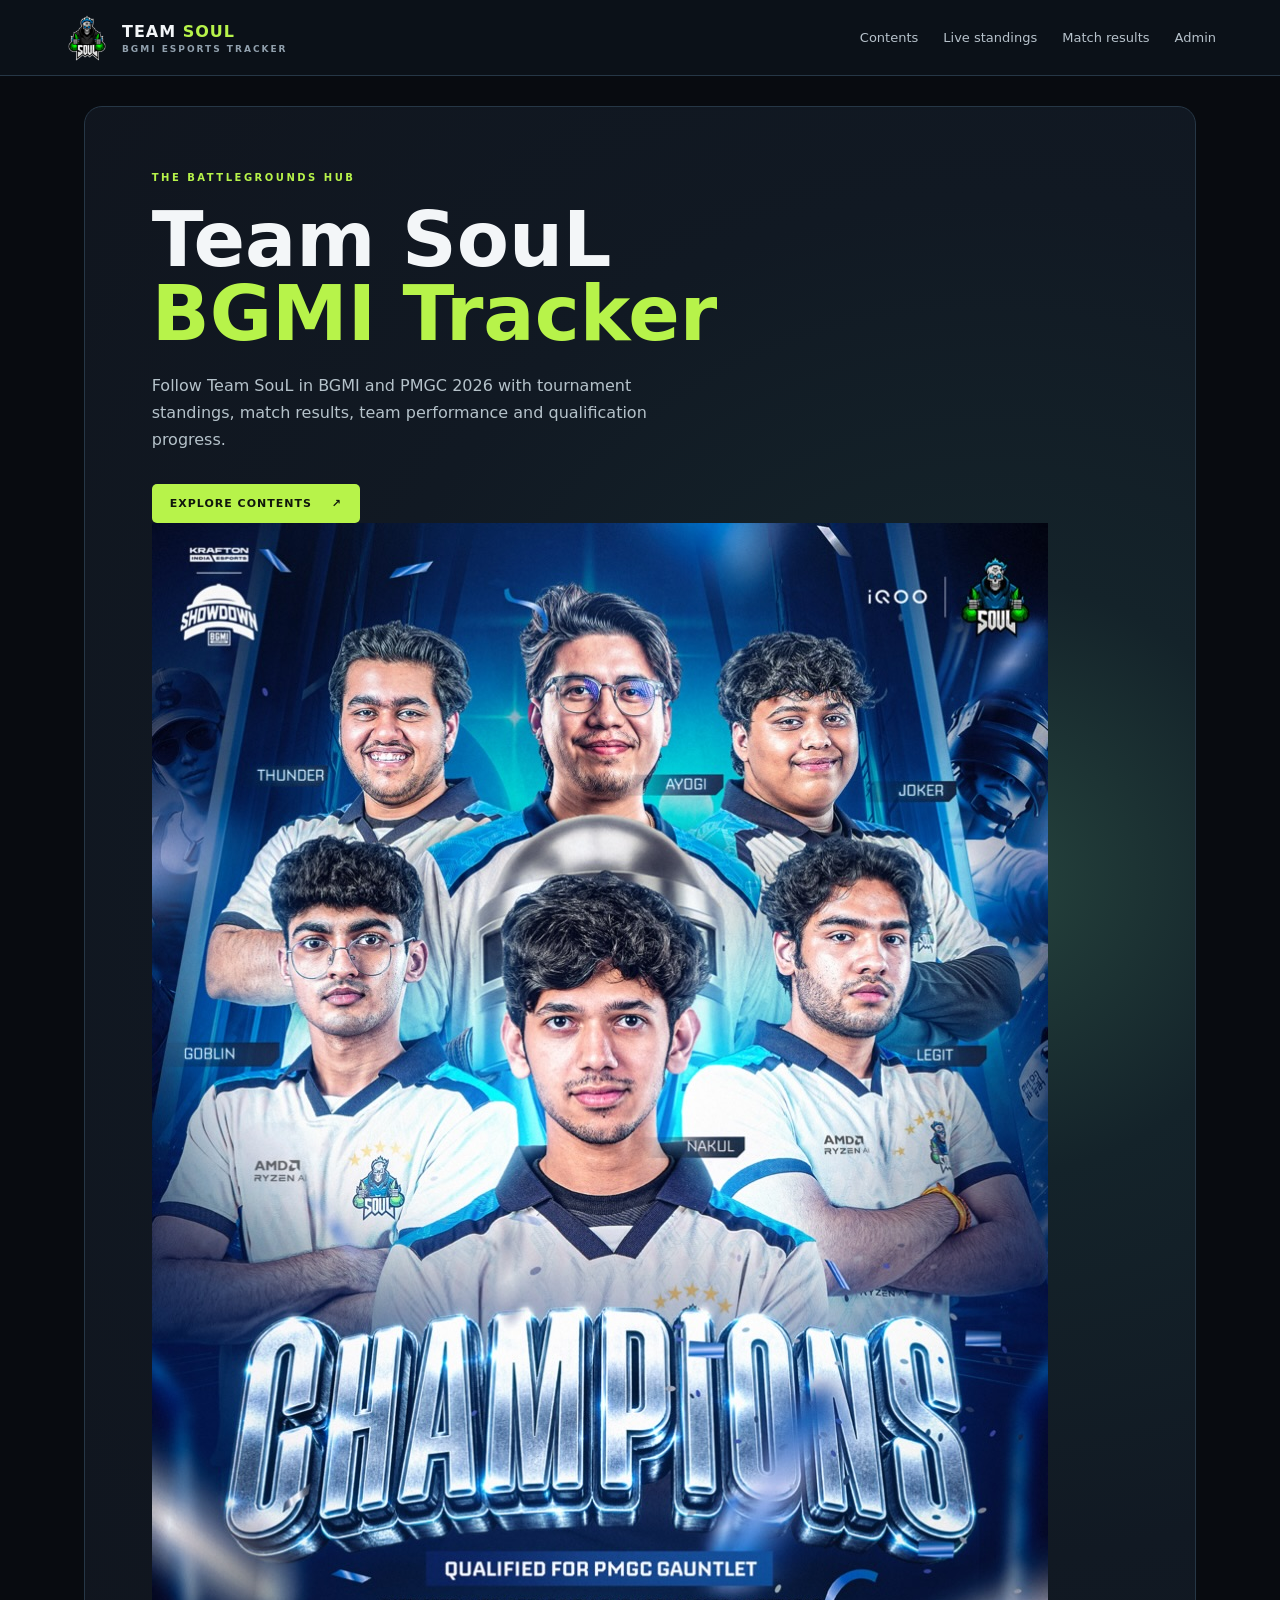
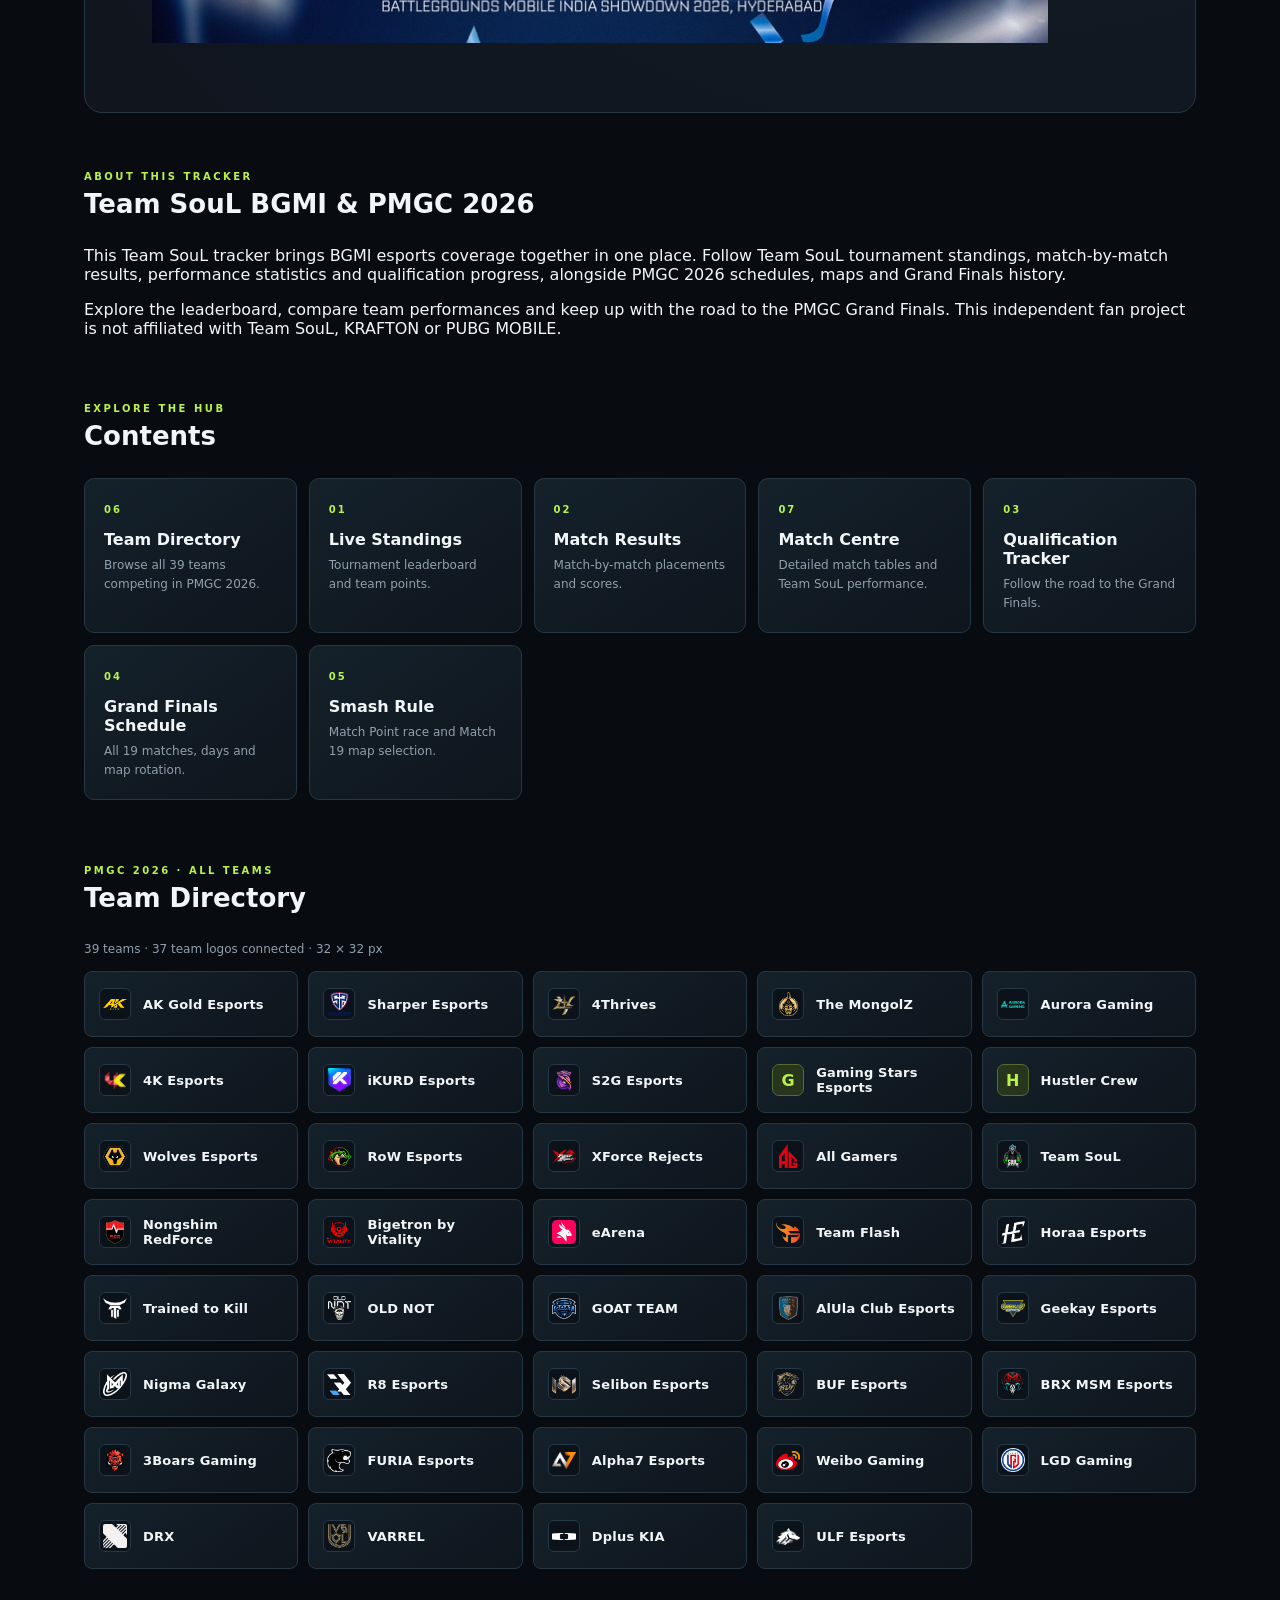
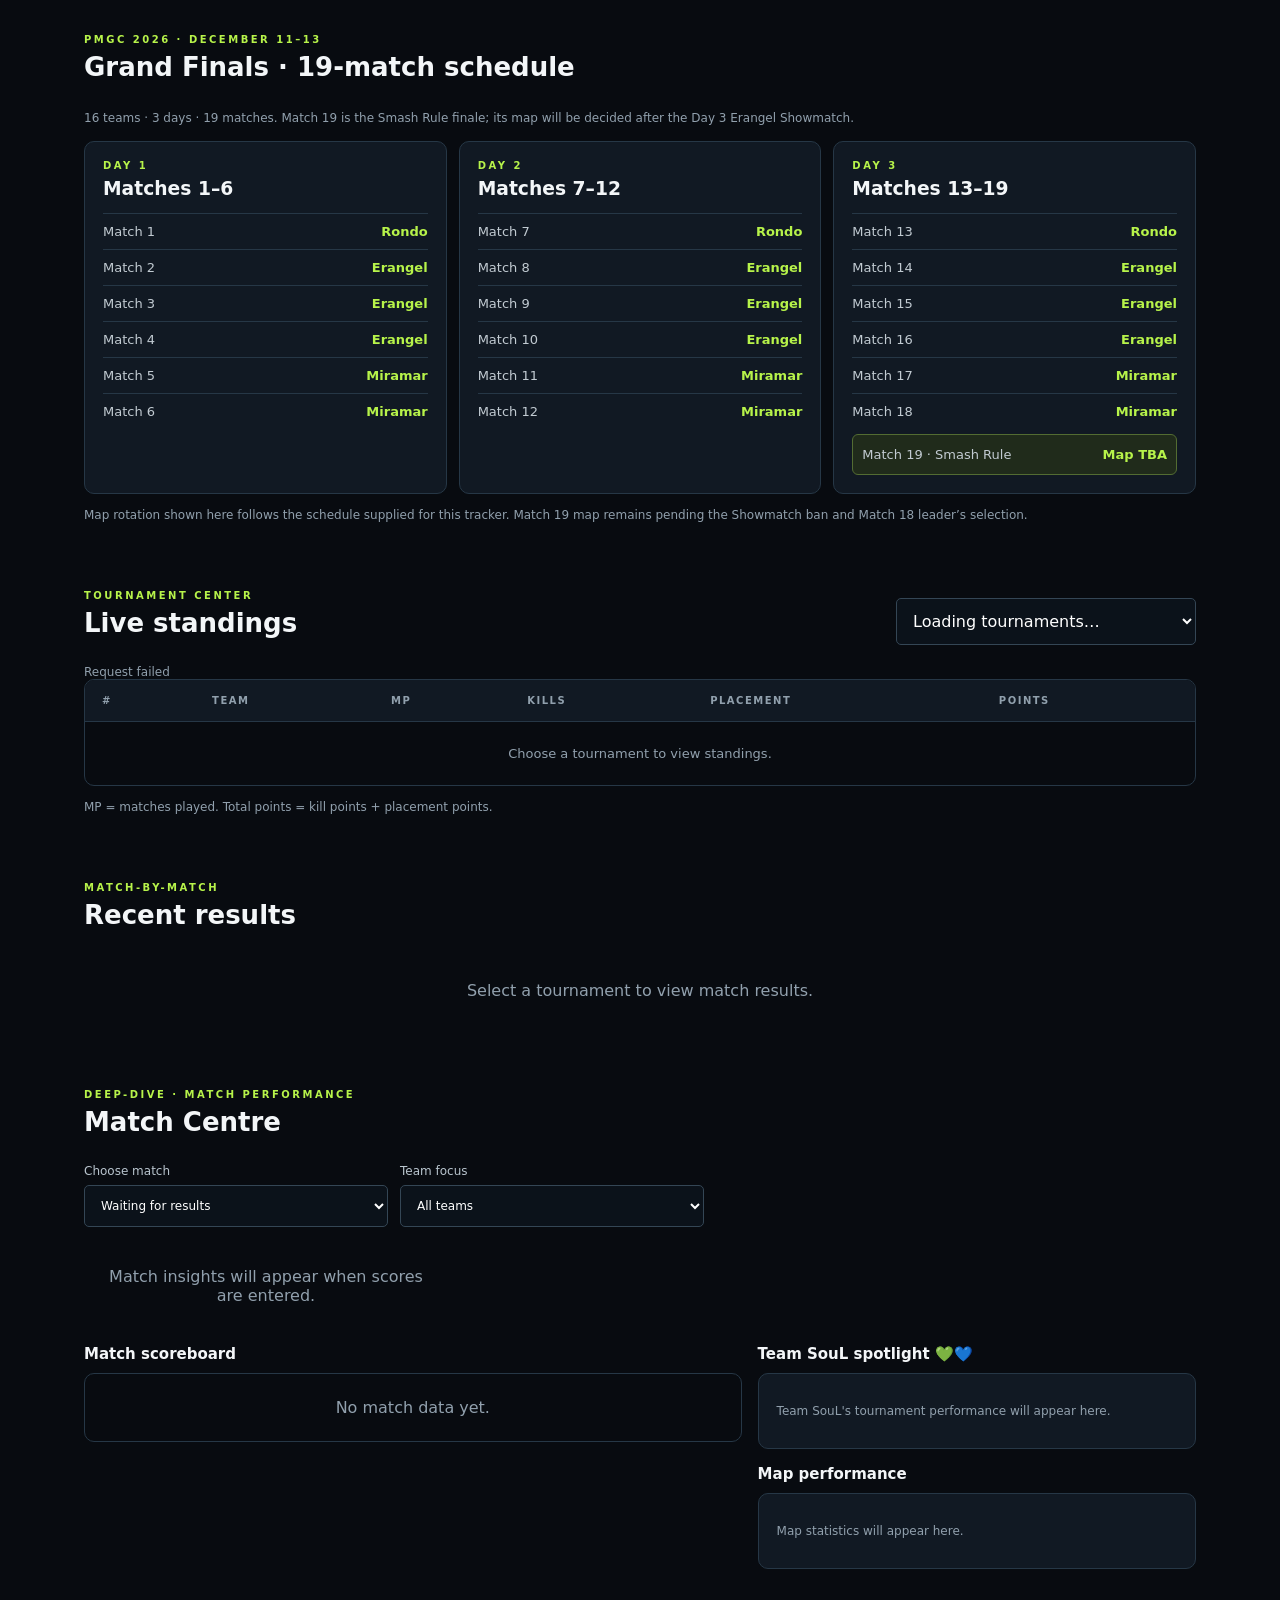
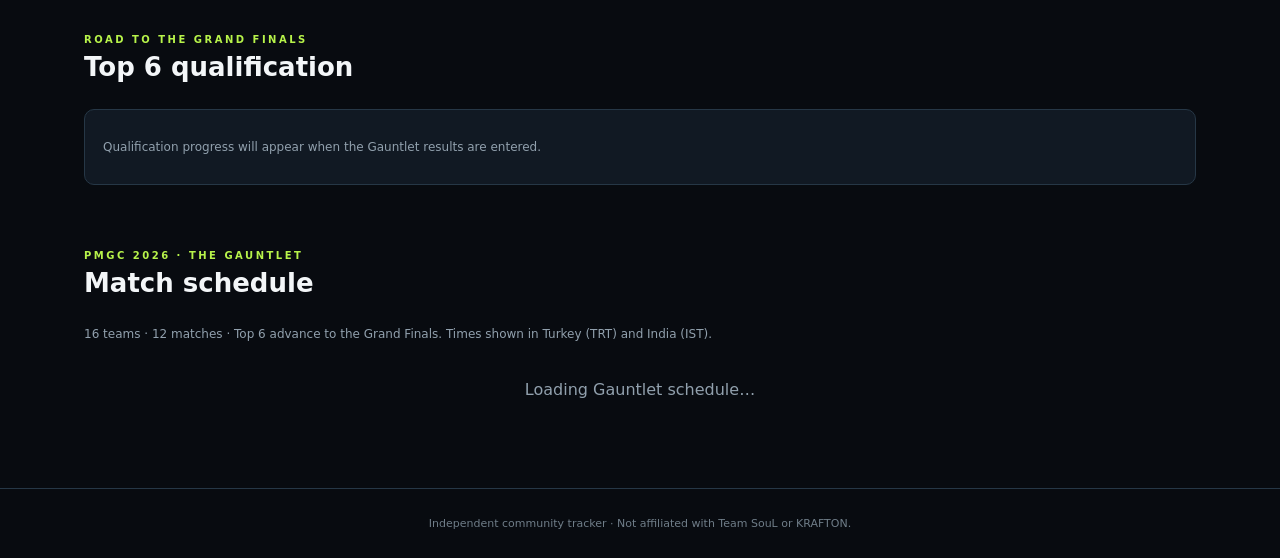
==== index.html @ 71f7d7d3 "Replace homepage S symbol with Team SouL players image" ====
<!DOCTYPE html>
<html lang="en">
<head>
    <meta name="google-site-verification" content="-RUjOukPhq6G6ECXCzVeH0UXuKKpkXeIYHb_OWz2JdE" />
<meta charset="UTF-8"><meta name="viewport" content="width=device-width,initial-scale=1">
<title>Team SouL BGMI Tracker | PMGC 2026 Standings &amp; Results</title>
<meta name="description" content="Follow Team SouL in BGMI and PMGC 2026. Track tournament standings, match results, qualification updates, team performance and Grand Finals history.">
<meta name="robots" content="index, follow, max-image-preview:large">
<link rel="canonical" href="https://team-soul-qzgq.onrender.com/">
<meta property="og:type" content="website">
<meta property="og:site_name" content="Team SouL">
<meta property="og:title" content="Team SouL BGMI Tracker | PMGC 2026">
<meta property="og:description" content="Follow Team SouL in BGMI and PMGC 2026 with standings, match results, qualification updates and tournament history.">
<meta property="og:url" content="https://team-soul-qzgq.onrender.com/">
<meta name="twitter:card" content="summary">
<script type="application/ld+json">
{
  "@context": "https://schema.org",
  "@type": "WebSite",
  "name": "Team SouL",
  "alternateName": "SouL",
  "url": "https://team-soul-qzgq.onrender.com/",
  "description": "Independent Team SouL BGMI esports tracker covering PMGC 2026 standings, matches and tournament history."
}
</script>
<link rel="stylesheet" href="/style.css">
</head>
<body>
<header class="top">
  <a class="brand" href="/"><img class="brand-logo" src="/static/images/teams/61px-Team_Soul_2019_allmode.png" alt="Team SouL logo"><span>TEAM <b>SOUL</b><small>BGMI ESPORTS TRACKER</small></span></a>
  <nav><a href="#contents">Contents</a><a href="#live">Live standings</a><a href="#matches">Match results</a><a href="/admin">Admin</a></nav>
</header>
<main>
  <section class="hero">
    <div class="eyebrow">THE BATTLEGROUNDS HUB</div>
    <h1>Team SouL<br><span>BGMI Tracker</span></h1>
    <p>Follow Team SouL in BGMI and PMGC 2026 with tournament standings, match results, team performance and qualification progress.</p>
    <a class="primary-link" href="#contents">EXPLORE CONTENTS <span>↗</span></a>
    <img class="hero-player-image" src="/static/images/teams/soul-players-group.jpg" alt="Team SouL BGMI players group">
  </section>

  <section class="section" id="about-team-soul">
    <div class="section-head"><div><div class="eyebrow">ABOUT THIS TRACKER</div><h2>Team SouL BGMI &amp; PMGC 2026</h2></div></div>
    <p>This Team SouL tracker brings BGMI esports coverage together in one place. Follow Team SouL tournament standings, match-by-match results, performance statistics and qualification progress, alongside PMGC 2026 schedules, maps and Grand Finals history.</p>
    <p>Explore the leaderboard, compare team performances and keep up with the road to the PMGC Grand Finals. This independent fan project is not affiliated with Team SouL, KRAFTON or PUBG MOBILE.</p>
  </section>

  <section class="section" id="contents">
    <div class="section-head"><div><div class="eyebrow">EXPLORE THE HUB</div><h2>Contents</h2></div></div>
    <div class="contents-grid">
      <a class="contents-card" href="#team-directory"><span>06</span><h3>Team Directory</h3><p>Browse all 39 teams competing in PMGC 2026.</p></a>
      <a class="contents-card" href="#live"><span>01</span><h3>Live Standings</h3><p>Tournament leaderboard and team points.</p></a>
      <a class="contents-card" href="#matches"><span>02</span><h3>Match Results</h3><p>Match-by-match placements and scores.</p></a>
      <a class="contents-card" href="#match-centre"><span>07</span><h3>Match Centre</h3><p>Detailed match tables and Team SouL performance.</p></a>
      <a class="contents-card" href="#qualification"><span>03</span><h3>Qualification Tracker</h3><p>Follow the road to the Grand Finals.</p></a>
      <a class="contents-card" href="#grand-finals-schedule"><span>04</span><h3>Grand Finals Schedule</h3><p>All 19 matches, days and map rotation.</p></a>
      <a class="contents-card" href="#smashRule"><span>05</span><h3>Smash Rule</h3><p>Match Point race and Match 19 map selection.</p></a>
    </div>
  </section>

  <section class="section" id="team-directory">
    <div class="section-head"><div><div class="eyebrow">PMGC 2026 · ALL TEAMS</div><h2>Team Directory</h2></div></div>
    <p id="teamDirectoryMeta" class="note">Loading the PMGC 2026 team list…</p>
    <div id="teamDirectoryGrid" class="team-directory-grid"><div class="empty">Loading teams…</div></div>
  </section>

  <section class="section" id="grand-finals-schedule">
    <div class="section-head"><div><div class="eyebrow">PMGC 2026 · DECEMBER 11–13</div><h2>Grand Finals · 19-match schedule</h2></div></div>
    <p class="note">16 teams · 3 days · 19 matches. Match 19 is the Smash Rule finale; its map will be decided after the Day 3 Erangel Showmatch.</p>
    <div class="finals-days">
      <article class="result-card finals-day"><div class="eyebrow">DAY 1</div><h3>Matches 1–6</h3><div class="finals-match"><span>Match 1</span><strong>Rondo</strong></div><div class="finals-match"><span>Match 2</span><strong>Erangel</strong></div><div class="finals-match"><span>Match 3</span><strong>Erangel</strong></div><div class="finals-match"><span>Match 4</span><strong>Erangel</strong></div><div class="finals-match"><span>Match 5</span><strong>Miramar</strong></div><div class="finals-match"><span>Match 6</span><strong>Miramar</strong></div></article>
      <article class="result-card finals-day"><div class="eyebrow">DAY 2</div><h3>Matches 7–12</h3><div class="finals-match"><span>Match 7</span><strong>Rondo</strong></div><div class="finals-match"><span>Match 8</span><strong>Erangel</strong></div><div class="finals-match"><span>Match 9</span><strong>Erangel</strong></div><div class="finals-match"><span>Match 10</span><strong>Erangel</strong></div><div class="finals-match"><span>Match 11</span><strong>Miramar</strong></div><div class="finals-match"><span>Match 12</span><strong>Miramar</strong></div></article>
      <article class="result-card finals-day"><div class="eyebrow">DAY 3</div><h3>Matches 13–19</h3><div class="finals-match"><span>Match 13</span><strong>Rondo</strong></div><div class="finals-match"><span>Match 14</span><strong>Erangel</strong></div><div class="finals-match"><span>Match 15</span><strong>Erangel</strong></div><div class="finals-match"><span>Match 16</span><strong>Erangel</strong></div><div class="finals-match"><span>Match 17</span><strong>Miramar</strong></div><div class="finals-match"><span>Match 18</span><strong>Miramar</strong></div><div class="finals-match finals-smash"><span>Match 19 · Smash Rule</span><strong>Map TBA</strong></div></article>
    </div>
    <p class="note">Map rotation shown here follows the schedule supplied for this tracker. Match 19 map remains pending the Showmatch ban and Match 18 leader’s selection.</p>
  </section>

  <section class="section" id="live">
    <div class="section-head"><div><div class="eyebrow">TOURNAMENT CENTER</div><h2>Live standings</h2></div><select id="tournamentSelect" aria-label="Select tournament"><option value="">Loading tournaments…</option></select></div>
    <div id="tournamentMeta" class="muted"></div>
    <div class="table-wrap"><table><thead><tr><th>#</th><th>TEAM</th><th>MP</th><th>KILLS</th><th>PLACEMENT</th><th>POINTS</th></tr></thead><tbody id="standings"><tr><td colspan="6" class="empty">Choose a tournament to view standings.</td></tr></tbody></table></div>
    <p class="note">MP = matches played. Total points = kill points + placement points.</p>
  </section>
  <section class="section" id="matches">
    <div class="section-head"><div><div class="eyebrow">MATCH-BY-MATCH</div><h2>Recent results</h2></div></div>
    <div id="results" class="results-grid"><div class="empty">Select a tournament to view match results.</div></div>
  </section>
  <section class="section" id="match-centre">
    <div class="section-head"><div><div class="eyebrow">DEEP-DIVE · MATCH PERFORMANCE</div><h2>Match Centre</h2></div><a id="grandFinalsHistoryJump" class="history-jump" href="/grand-finals-history" style="display:none">GRAND FINALS HISTORY ↓</a></div>
    <div class="match-centre-controls">
      <label>Choose match<select id="matchCentreMatch"><option value="">Waiting for results</option></select></label>
      <label>Team focus<select id="matchCentreTeam"><option value="ALL">All teams</option><option value="Team SouL">Team SouL</option></select></label>
    </div>
    <div id="matchCentreSummary" class="match-centre-summary"><div class="empty">Match insights will appear when scores are entered.</div></div>
    <div class="match-centre-layout">
      <div><h3 class="match-centre-subtitle">Match scoreboard</h3><div id="matchCentreTable" class="table-wrap"><div class="empty">No match data yet.</div></div></div>
      <div class="match-centre-side">
        <div><h3 class="match-centre-subtitle">Team SouL spotlight 💚💙</h3><div id="matchCentreSoul" class="result-card"><p class="muted">Team SouL's tournament performance will appear here.</p></div></div>
        <div><h3 class="match-centre-subtitle">Map performance</h3><div id="matchCentreMapStats" class="result-card"><p class="muted">Map statistics will appear here.</p></div></div>
      </div>
    </div>
  </section>
  <section class="section" id="qualification">
    <div class="section-head"><div><div class="eyebrow">ROAD TO THE GRAND FINALS</div><h2>Top 6 qualification</h2></div></div>
    <div id="qualificationStatus" class="result-card"><p class="muted">Qualification progress will appear when the Gauntlet results are entered.</p></div>
    <div id="qualifiedTeams" class="results-grid"></div>
  </section>

  <section class="section" id="smashRule" style="display:none">
    <div class="section-head"><div><div class="eyebrow">ROAD TO THE PMGC TITLE</div><h2>Grand Finals Smash Rule</h2></div></div>
    <div id="smashStatus" class="result-card"><p class="muted">Smash Rule progress will appear after Grand Finals scores are entered.</p></div>
    <div id="smashEligible" class="results-grid"></div>
    <div class="section-head"><div><div class="eyebrow">DAY 3 · MATCH 19</div><h2>Erangel Showmatch & map selection</h2></div></div>
    <div id="smashMapSelection" class="result-card"><p class="muted">Match 19 map selection will unlock after Match 18.</p></div>
  </section>
  <section class="section" id="schedule">
    <div class="section-head"><div><div class="eyebrow">PMGC 2026 · THE GAUNTLET</div><h2>Match schedule</h2></div></div>
    <p class="note">16 teams · 12 matches · Top 6 advance to the Grand Finals. Times shown in Turkey (TRT) and India (IST).</p>
    <div id="scheduleGrid" class="results-grid"><div class="empty">Loading Gauntlet schedule…</div></div>
  </section>
</main>
<footer>Independent community tracker · Not affiliated with Team SouL or KRAFTON.</footer>
<script src="/script.js"></script>
</body></html>
---- style.css ----
:root{--bg:#080b10;--panel:#111923;--panel2:#17222d;--line:#263746;--text:#f3f6f8;--muted:#91a0ad;--lime:#b7f34a;--cyan:#55d6d0}*{box-sizing:border-box}body{margin:0;background:var(--bg);color:var(--text);font-family:Inter,ui-sans-serif,system-ui,Arial,sans-serif}a{color:inherit;text-decoration:none}.top{height:76px;padding:0 max(5vw,20px);display:flex;align-items:center;justify-content:space-between;border-bottom:1px solid var(--line);background:#0b1118}.brand{display:flex;align-items:center;gap:12px;font-weight:900;letter-spacing:1px}.brand small{display:block;color:var(--muted);font-size:9px;letter-spacing:2px;margin-top:3px}.brand b{color:var(--lime)}.brand-logo{display:block;width:46px;height:46px;object-fit:contain;flex:0 0 auto}nav{display:flex;gap:25px;color:#b7c2cb;font-size:13px}nav a:hover{color:var(--lime)}main{max-width:1160px;margin:auto;padding:0 24px}.hero{min-height:370px;padding:65px 6%;margin:30px 0 58px;background:radial-gradient(circle at 82% 48%,#25433d 0,#14232a 24%,#111923 55%,#10151e 100%);border:1px solid var(--line);border-radius:18px;position:relative;overflow:hidden}.eyebrow{color:var(--lime);font-size:10px;font-weight:800;letter-spacing:2.5px}.hero h1{font-size:clamp(42px,7vw,76px);line-height:.98;margin:20px 0}.hero h1 span{color:var(--lime)}.hero p{max-width:520px;color:#b5c2ca;line-height:1.7}.hero-orb{position:absolute;right:12%;top:48px;width:230px;height:230px;border:1px solid #78a99b66;border-radius:50%;display:grid;place-items:center;color:#b7f34a22;font-size:190px;font-weight:1000;box-shadow:0 0 80px #b7f34a16,inset 0 0 55px #b7f34a12}.primary-link,.button{display:inline-flex;align-items:center;justify-content:center;gap:20px;background:var(--lime);color:#10170c;border:0;border-radius:5px;padding:13px 18px;font-weight:900;font-size:11px;letter-spacing:1px;cursor:pointer;margin-top:14px}.section{margin:45px 0 65px}.section-head{display:flex;align-items:end;justify-content:space-between;gap:16px;margin-bottom:20px}.section h2,.panel h2{font-size:26px;margin:7px 0}.section-head select{max-width:300px}.table-wrap{overflow:auto;border:1px solid var(--line);border-radius:10px}table{width:100%;border-collapse:collapse;min-width:620px}th,td{text-align:left;padding:15px 17px;border-bottom:1px solid var(--line)}th{font-size:10px;color:var(--muted);letter-spacing:1.5px;background:#111923}td{font-size:13px}tbody tr:last-child td{border:0}tbody tr.highlight{background:#26351c}tbody tr.highlight td:nth-child(2){color:var(--lime);font-weight:900}.rank{color:var(--muted);font-variant-numeric:tabular-nums}.points{color:var(--lime);font-weight:900}.muted,.note{color:var(--muted);font-size:12px}.note{line-height:1.6}.results-grid{display:grid;grid-template-columns:repeat(auto-fit,minmax(230px,1fr));gap:12px}.result-card,.panel{background:var(--panel);border:1px solid var(--line);border-radius:10px;padding:18px}.result-card h3{margin:0 0 8px}.result-card strong{color:var(--lime)}footer{text-align:center;color:#6f7d88;border-top:1px solid var(--line);padding:28px;font-size:11px}.empty{color:var(--muted);padding:24px;text-align:center}.admin-main{padding-top:38px;padding-bottom:55px}.narrow{max-width:440px;margin:40px auto}.panel{margin-bottom:16px}.panel h1{font-size:32px;margin:8px 0 14px}.admin-grid{display:grid;grid-template-columns:repeat(2,minmax(0,1fr));gap:16px}.admin-grid .panel{margin:0}label{display:block;color:#b9c5ce;font-size:12px;margin:12px 0}input,select{display:block;width:100%;margin-top:7px;padding:12px;background:#0b121a;border:1px solid #344655;border-radius:5px;color:white;font:inherit;min-width:0}input:focus,select:focus{outline:1px solid var(--lime);border-color:var(--lime)}.button.secondary{background:#293743;color:#e7edf0}.two{display:grid;grid-template-columns:1fr 1fr;gap:12px}.message{font-size:12px;color:var(--lime);min-height:18px}.compact-list{display:grid;gap:8px;margin-top:12px}.compact-row{display:flex;align-items:center;justify-content:space-between;gap:10px;padding:10px;background:#0c141d;border:1px solid var(--line);border-radius:6px;font-size:12px}.compact-row button{background:#2a3944;color:white;border:0;border-radius:4px;padding:7px 9px;cursor:pointer}.compact-row .danger{background:#632d34}@media(max-width:700px){.top{height:auto;min-height:70px;align-items:flex-start;padding-top:14px;padding-bottom:14px;gap:14px;flex-direction:column}nav{gap:17px;flex-wrap:wrap}.hero{padding:42px 25px;min-height:340px}.hero-orb{right:-70px;top:100px;opacity:.55}.hero p{max-width:80%}.section-head{align-items:flex-start;flex-direction:column}.admin-grid{grid-template-columns:1fr}main{padding-left:15px;padding-right:15px}}
.bulk-entry-panel{grid-column:1/-1}.bulk-score-rows{display:grid;gap:6px;margin:14px 0;max-height:560px;overflow:auto}.bulk-score-head,.bulk-score-row{display:grid;grid-template-columns:minmax(130px,2fr) minmax(65px,.7fr) minmax(65px,.7fr) 55px;gap:9px;align-items:center}.bulk-score-head{font-size:10px;color:var(--muted);letter-spacing:1px;padding:0 10px}.bulk-score-row{background:#0c141d;border:1px solid var(--line);border-radius:6px;padding:7px 10px;font-size:12px}.bulk-score-row input{margin:0;padding:9px}.bulk-score-row strong{color:var(--lime);text-align:center}.bulk-entry-panel .button:disabled{opacity:.45;cursor:not-allowed}@media(max-width:500px){.bulk-score-head,.bulk-score-row{grid-template-columns:minmax(95px,1.5fr) 55px 55px 38px;gap:5px}.bulk-score-row{padding:6px}.bulk-score-row input{padding:8px 5px}}

.contents-grid{display:grid;grid-template-columns:repeat(auto-fit,minmax(190px,1fr));gap:12px}
.contents-card{display:block;padding:19px;background:linear-gradient(145deg,#14212b,#0e151d);border:1px solid var(--line);border-radius:10px;transition:border-color .18s,transform .18s}
.contents-card:hover{border-color:var(--lime);transform:translateY(-2px)}
.contents-card>span{color:var(--lime);font-size:10px;font-weight:900;letter-spacing:2px}
.contents-card h3{margin:13px 0 7px;font-size:16px}
.contents-card p{margin:0;color:var(--muted);font-size:12px;line-height:1.6}
.finals-days{display:grid;grid-template-columns:repeat(3,minmax(0,1fr));gap:12px}
.finals-day h3{margin:7px 0 14px}
.finals-match{display:flex;justify-content:space-between;gap:12px;padding:10px 0;border-top:1px solid var(--line);font-size:13px}
.finals-match span{color:#c2cbd2}
.finals-match strong{color:var(--lime)}
.finals-smash{margin-top:5px;padding:12px 9px;background:#202b1b;border:1px solid #536c32;border-radius:6px}
@media(max-width:760px){.finals-days{grid-template-columns:1fr}}

.team-directory-grid{display:grid;grid-template-columns:repeat(auto-fit,minmax(190px,1fr));gap:10px}
.team-directory-card{display:flex;align-items:center;gap:12px;min-height:66px;padding:12px 14px;background:linear-gradient(145deg,#14212b,#0e151d);border:1px solid var(--line);border-radius:8px}
.team-directory-card strong{font-size:13px;letter-spacing:.2px}
.team-directory-mark{flex:0 0 32px;width:32px;height:32px;display:grid;place-items:center;background:#26351c;border:1px solid #536c32;border-radius:7px;color:var(--lime);font-weight:900}

.team-directory-logo{flex:0 0 32px;width:32px;height:32px;aspect-ratio:1;object-fit:contain;border-radius:6px;background:#0b121a;border:1px solid var(--line);padding:3px;display:block}

/* Mobile layout refinements */
html{scroll-behavior:smooth}
@media(max-width:700px){
  .top{width:100%;padding-left:18px;padding-right:18px}
  nav{width:100%;column-gap:16px;row-gap:12px;font-size:12px}
  nav a{padding:4px 0}
  .hero{margin-top:18px;margin-bottom:42px;padding:38px 22px;min-height:320px}
  .hero h1{font-size:clamp(40px,11vw,58px)}
  .hero p{max-width:100%;position:relative;z-index:1}
  .hero-orb{right:-92px;top:105px;width:205px;height:205px;font-size:165px;opacity:.28}
  .section{margin:38px 0 52px}
  .section h2{font-size:23px}
  .contents-grid,.team-directory-grid{grid-template-columns:repeat(auto-fit,minmax(min(100%,190px),1fr))}
  .results-grid{grid-template-columns:repeat(auto-fit,minmax(min(100%,230px),1fr))}
  .table-wrap{-webkit-overflow-scrolling:touch}
  .table-wrap table{min-width:620px}
  .finals-day{min-width:0}
  .admin-main{padding-top:24px}
  .panel{padding:15px}
  .compact-row{align-items:flex-start;flex-wrap:wrap}
  .compact-row>span:last-child{display:flex;gap:6px;flex-wrap:wrap}
}
@media(max-width:500px){
  .two{grid-template-columns:minmax(0,1fr) minmax(0,1fr);gap:8px}
  .bulk-score-head,.bulk-score-row{grid-template-columns:minmax(0,1fr) 48px 48px 34px;gap:4px}
  .bulk-score-head{font-size:9px;padding:0 6px}
  .bulk-score-row{padding:6px;font-size:11px;min-width:0}
  .bulk-score-row b{overflow-wrap:anywhere}
  .bulk-score-row input{width:100%;min-width:0;padding:8px 3px;text-align:center;font-size:12px}
  .bulk-score-row strong{font-size:11px}
  .section-head select{width:100%;max-width:none}
  footer{padding:22px 16px;line-height:1.6}
}
@media(max-width:360px){
  main{padding-left:12px;padding-right:12px}
  .bulk-score-head,.bulk-score-row{grid-template-columns:minmax(0,1fr) 43px 43px 30px;gap:3px}
  .brand{gap:9px;font-size:13px}
  .brand-logo{width:42px;height:42px}
}

/* Compact phone sizing */
@media(max-width:700px){
  main{padding-left:14px;padding-right:14px}
  .top{padding:11px 14px;gap:10px}
  .brand{font-size:14px;gap:9px}
  .brand-logo{width:40px;height:40px}
  .brand small{font-size:8px;letter-spacing:1.5px}
  nav{gap:8px 14px;font-size:11px}
  .hero{min-height:265px;padding:30px 19px;margin:14px 0 32px;border-radius:13px}
  .hero h1{font-size:clamp(34px,9vw,46px);margin:14px 0 10px}
  .hero p{font-size:13px;line-height:1.55;max-width:92%}
  .hero-orb{width:165px;height:165px;font-size:132px;right:-75px;top:88px}
  .primary-link{padding:10px 13px;font-size:10px;margin-top:8px}
  .section{margin:28px 0 38px}
  .section-head{margin-bottom:14px;gap:10px}
  .section h2{font-size:20px;margin:5px 0}
  .eyebrow{font-size:9px;letter-spacing:1.8px}
  .contents-grid,.team-directory-grid,.results-grid{gap:8px}
  .contents-card{padding:13px;border-radius:8px}
  .contents-card h3{font-size:14px;margin:8px 0 5px}
  .contents-card p{font-size:11px;line-height:1.45}
  .team-directory-card{min-height:54px;padding:8px 10px;gap:9px}
  .team-directory-card strong{font-size:12px}
  .result-card,.panel{padding:13px;border-radius:8px}
  .result-card h3{font-size:15px}
  .result-card{font-size:12px}
  .muted,.note{font-size:11px}
  th,td{padding:11px 12px}
  th{font-size:9px}
  td{font-size:12px}
  .finals-match{padding:8px 0;font-size:12px}
  footer{font-size:10px}
}
@media(max-width:500px){
  .contents-grid,.team-directory-grid{grid-template-columns:repeat(2,minmax(0,1fr))}
  .results-grid{grid-template-columns:repeat(2,minmax(0,1fr))}
  .team-directory-card strong{font-size:11px}
  .team-directory-logo,.team-directory-mark{flex-basis:28px;width:28px;height:28px}
  .hero{min-height:245px}
}
@media(max-width:360px){
  .contents-grid,.team-directory-grid,.results-grid{grid-template-columns:minmax(0,1fr)}
  .hero h1{font-size:34px}
}


/* Match Centre */
.match-centre-controls{display:grid;grid-template-columns:repeat(2,minmax(0,1fr));gap:12px;max-width:620px;margin-bottom:16px}
.match-centre-controls label{margin:0}
.match-centre-summary{display:grid;grid-template-columns:repeat(3,minmax(0,1fr));gap:10px;margin-bottom:16px}
.match-centre-stat{display:flex;flex-direction:column;gap:8px}
.match-centre-stat>strong{font-size:19px;overflow-wrap:anywhere}
.match-centre-stat small,.map-stat-row small{color:var(--muted);font-size:11px}
.match-centre-layout{display:grid;grid-template-columns:minmax(0,1.5fr) minmax(260px,1fr);gap:16px}
.match-centre-subtitle{font-size:15px;margin:0 0 10px}
.match-centre-side{display:grid;gap:16px;align-content:start}
.soul-total{font-size:32px;font-weight:900;color:var(--lime);margin-bottom:12px}
.soul-total span{font-size:12px;color:var(--muted);font-weight:600}
.match-centre-metrics{display:grid;grid-template-columns:repeat(2,minmax(0,1fr));gap:8px}
.match-centre-metrics span{display:flex;justify-content:space-between;gap:6px;padding:8px;background:#0c141d;border-radius:5px;color:var(--muted);font-size:11px}
.match-centre-metrics b{color:var(--text)}
.soul-match-row{background:#26351c}
.soul-match-row td:nth-child(2){color:var(--lime);font-weight:900}
.map-stat-row{display:flex;align-items:center;justify-content:space-between;gap:8px;padding:10px 0;border-bottom:1px solid var(--line);font-size:11px}
.map-stat-row:last-child{border-bottom:0}
.map-stat-row span{display:grid;gap:3px}
.map-stat-row strong{white-space:nowrap;color:var(--lime);font-size:10px}
@media(max-width:760px){.match-centre-layout{grid-template-columns:1fr}.match-centre-summary{grid-template-columns:repeat(3,minmax(0,1fr))}.match-centre-stat{padding:10px}.match-centre-stat>strong{font-size:15px}}
@media(max-width:500px){.match-centre-controls{grid-template-columns:1fr}.match-centre-summary{gap:6px}.match-centre-stat{padding:9px}.match-centre-stat>strong{font-size:13px}.match-centre-stat small{font-size:10px}.match-centre-table{min-width:520px}.map-stat-row{flex-wrap:wrap}}

/* Team SouL Grand Finals match history */
.soul-history-table{min-width:700px}
.soul-history-table th,.soul-history-table td{padding:11px 10px;font-size:11px;white-space:nowrap}
.soul-history-table tbody tr:nth-child(odd){background:#101a22}
.soul-history-table tbody tr td:last-child{color:var(--lime);font-weight:800}
.soul-history-table .history-pending td{color:var(--muted);font-style:italic}
.soul-history-note{margin:9px 2px 0}
@media(max-width:500px){.soul-history-table th,.soul-history-table td{padding:9px 8px;font-size:10px}}

/* Quick jump from Match Centre to Grand Finals history */
.history-jump{align-items:center;justify-content:center;padding:10px 13px;border:1px solid var(--lime);border-radius:5px;color:var(--lime);font-size:10px;font-weight:900;letter-spacing:1px;white-space:nowrap}
.history-jump:hover{background:#26351c}
#soulFinalsHistorySection{scroll-margin-top:22px}
@media(max-width:500px){.history-jump{padding:9px 10px;font-size:9px}.section-head:has(.history-jump){align-items:center;flex-direction:row}}
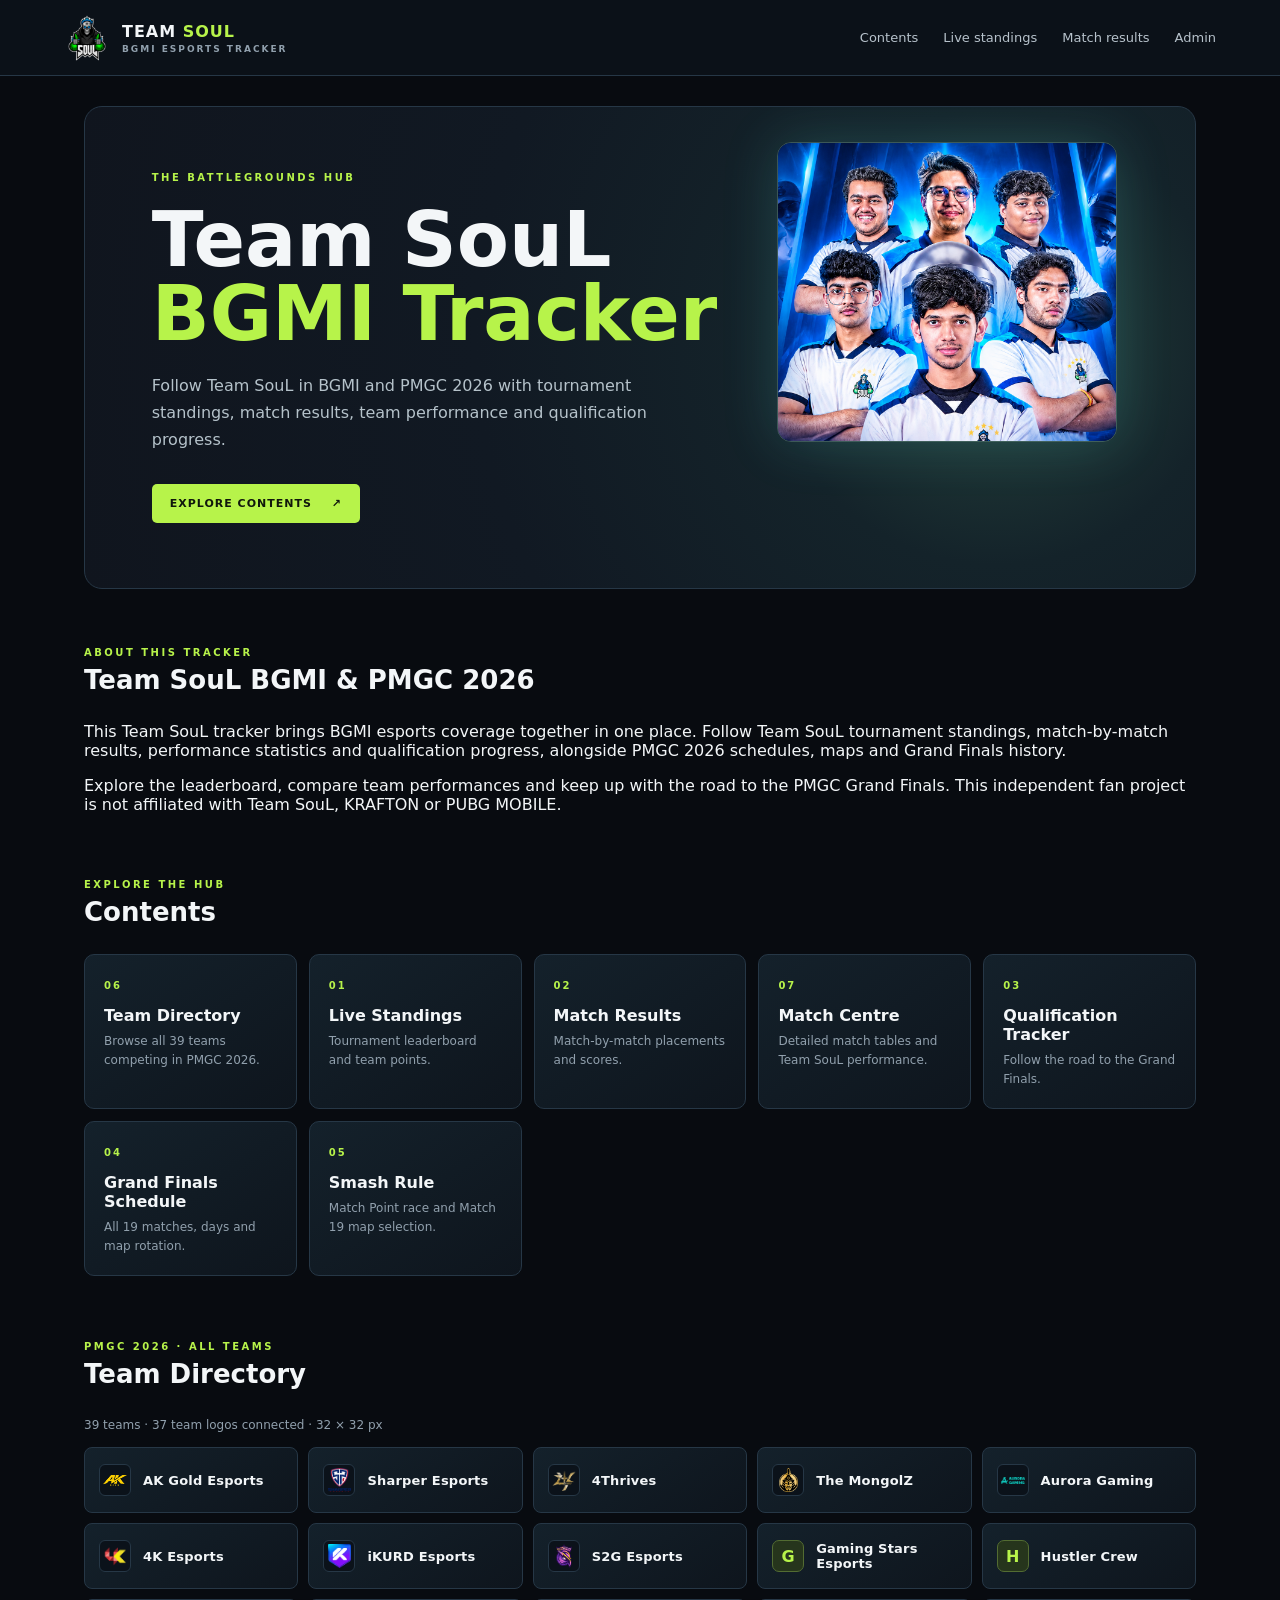
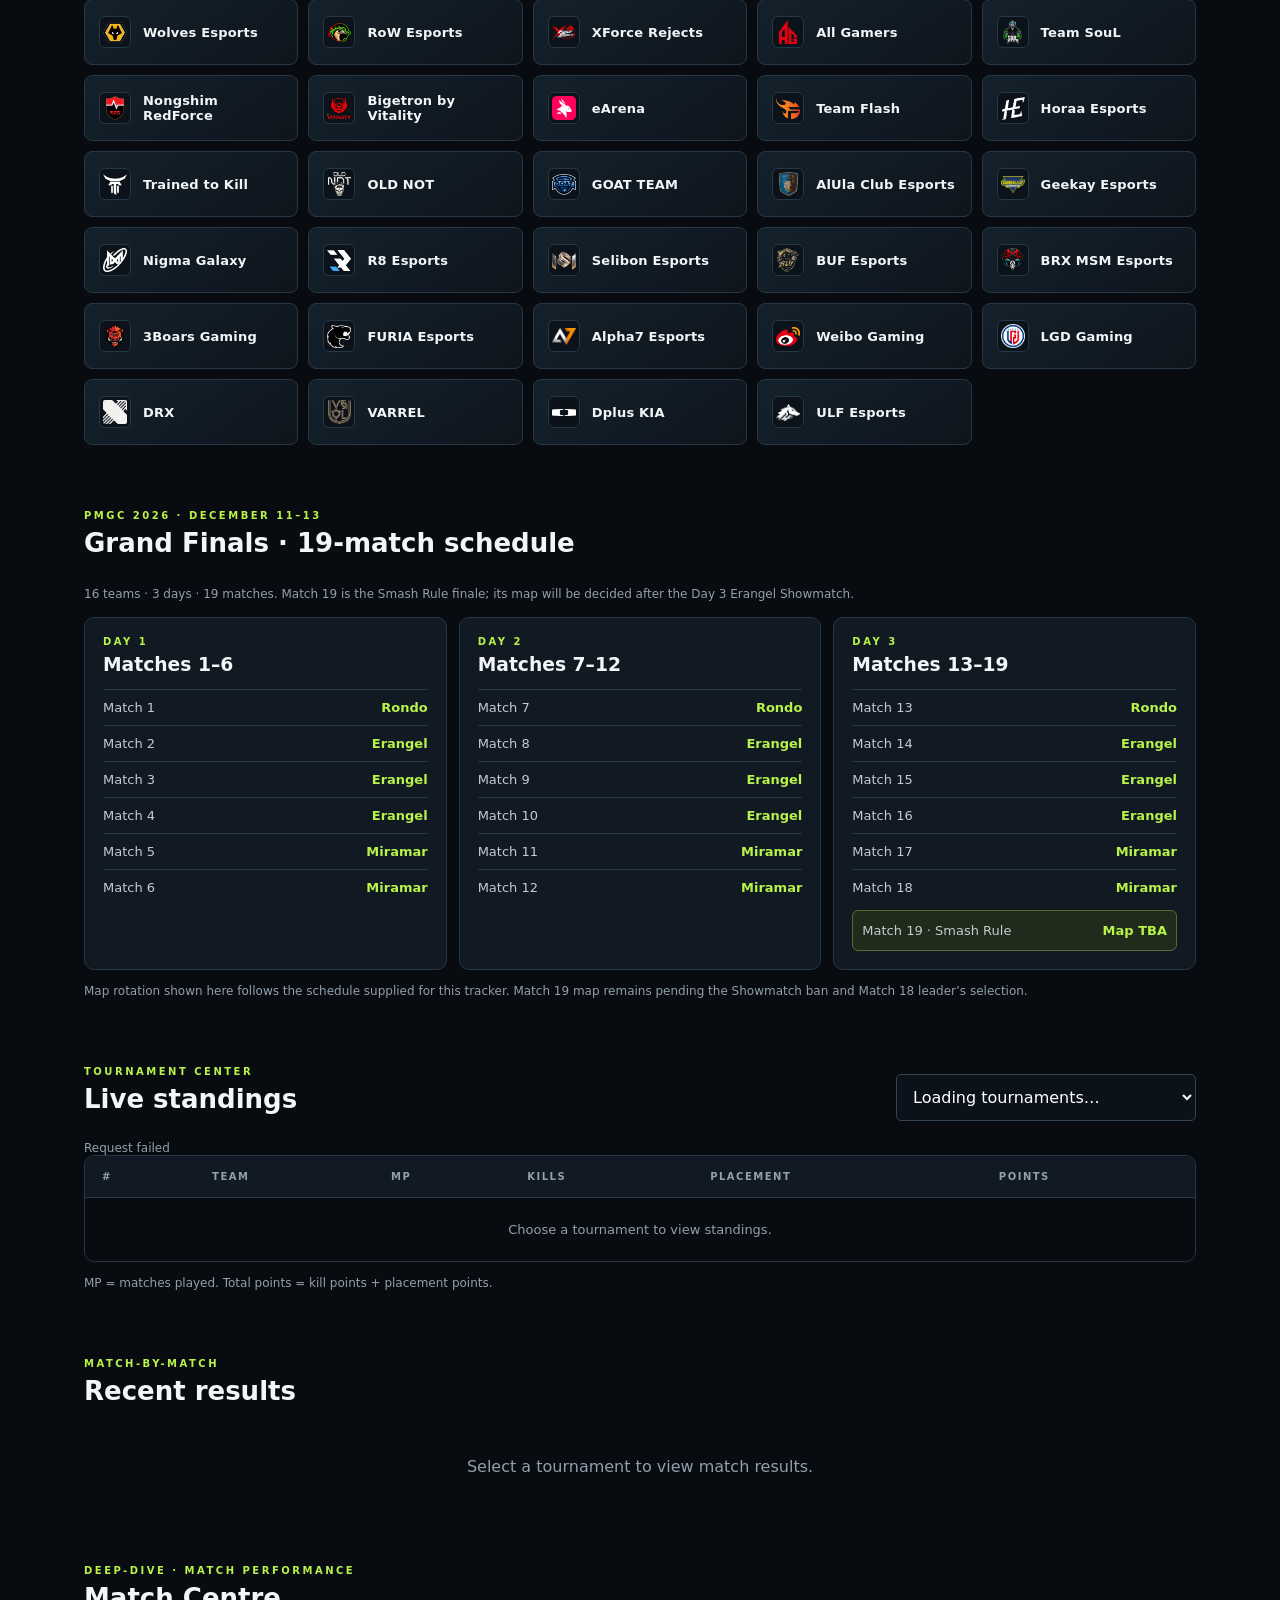
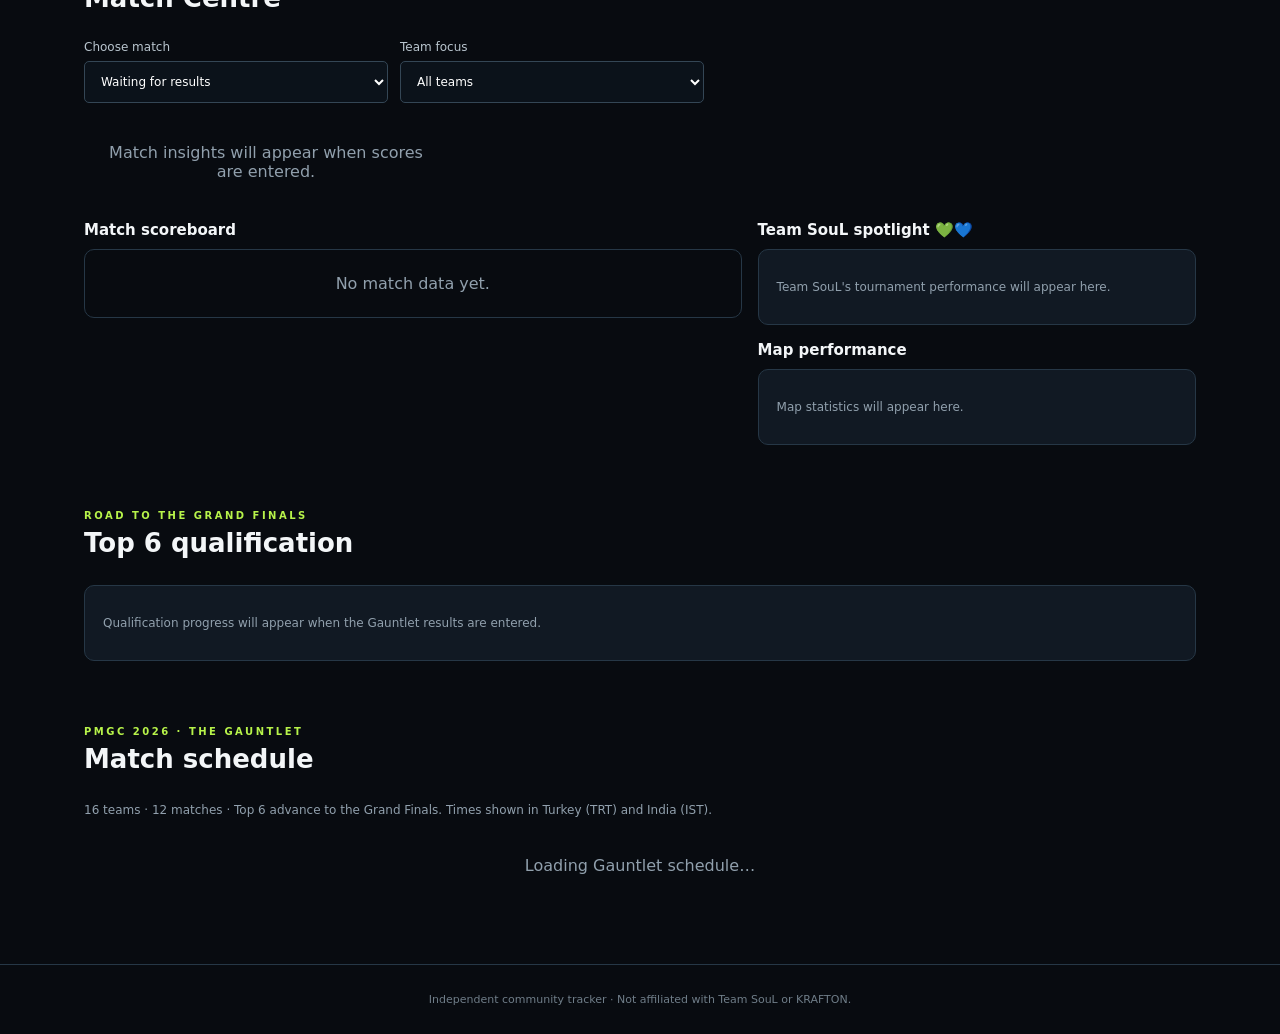
==== commit 69052265: "Use updated Team SouL players portrait in homepage" ====
--- a/index.html
+++ b/index.html
@@ -36,7 +36,7 @@
     <h1>Team SouL<br><span>BGMI Tracker</span></h1>
     <p>Follow Team SouL in BGMI and PMGC 2026 with tournament standings, match results, team performance and qualification progress.</p>
     <a class="primary-link" href="#contents">EXPLORE CONTENTS <span>↗</span></a>
-    <img class="hero-player-image" src="/static/images/teams/soul-players-group.jpg" alt="Team SouL BGMI players group">
+    <img class="hero-player-image" src="/static/images/teams/Team%20SouL%20Blue%20Esports%20Portrait.png" alt="Team SouL BGMI players group">
   </section>
 
   <section class="section" id="about-team-soul">
--- a/style.css
+++ b/style.css
@@ -146,3 +146,9 @@
 .history-jump:hover{background:#26351c}
 #soulFinalsHistorySection{scroll-margin-top:22px}
 @media(max-width:500px){.history-jump{padding:9px 10px;font-size:9px}.section-head:has(.history-jump){align-items:center;flex-direction:row}}
+
+/* Team SouL homepage hero image */
+.hero-player-image{position:absolute;z-index:0;right:7%;top:35px;width:min(34%,340px);height:300px;object-fit:cover;object-position:center 24%;border:1px solid #78a99b66;border-radius:14px;box-shadow:0 0 55px #55d6d033;pointer-events:none}
+.hero>:not(.hero-player-image){position:relative;z-index:1}
+@media(max-width:700px){.hero-player-image{right:2%;top:72px;width:43%;height:230px;object-position:center 22%;opacity:.28;border-radius:12px}}
+@media(max-width:500px){.hero-player-image{right:0;top:60px;width:46%;height:195px;opacity:.22}}
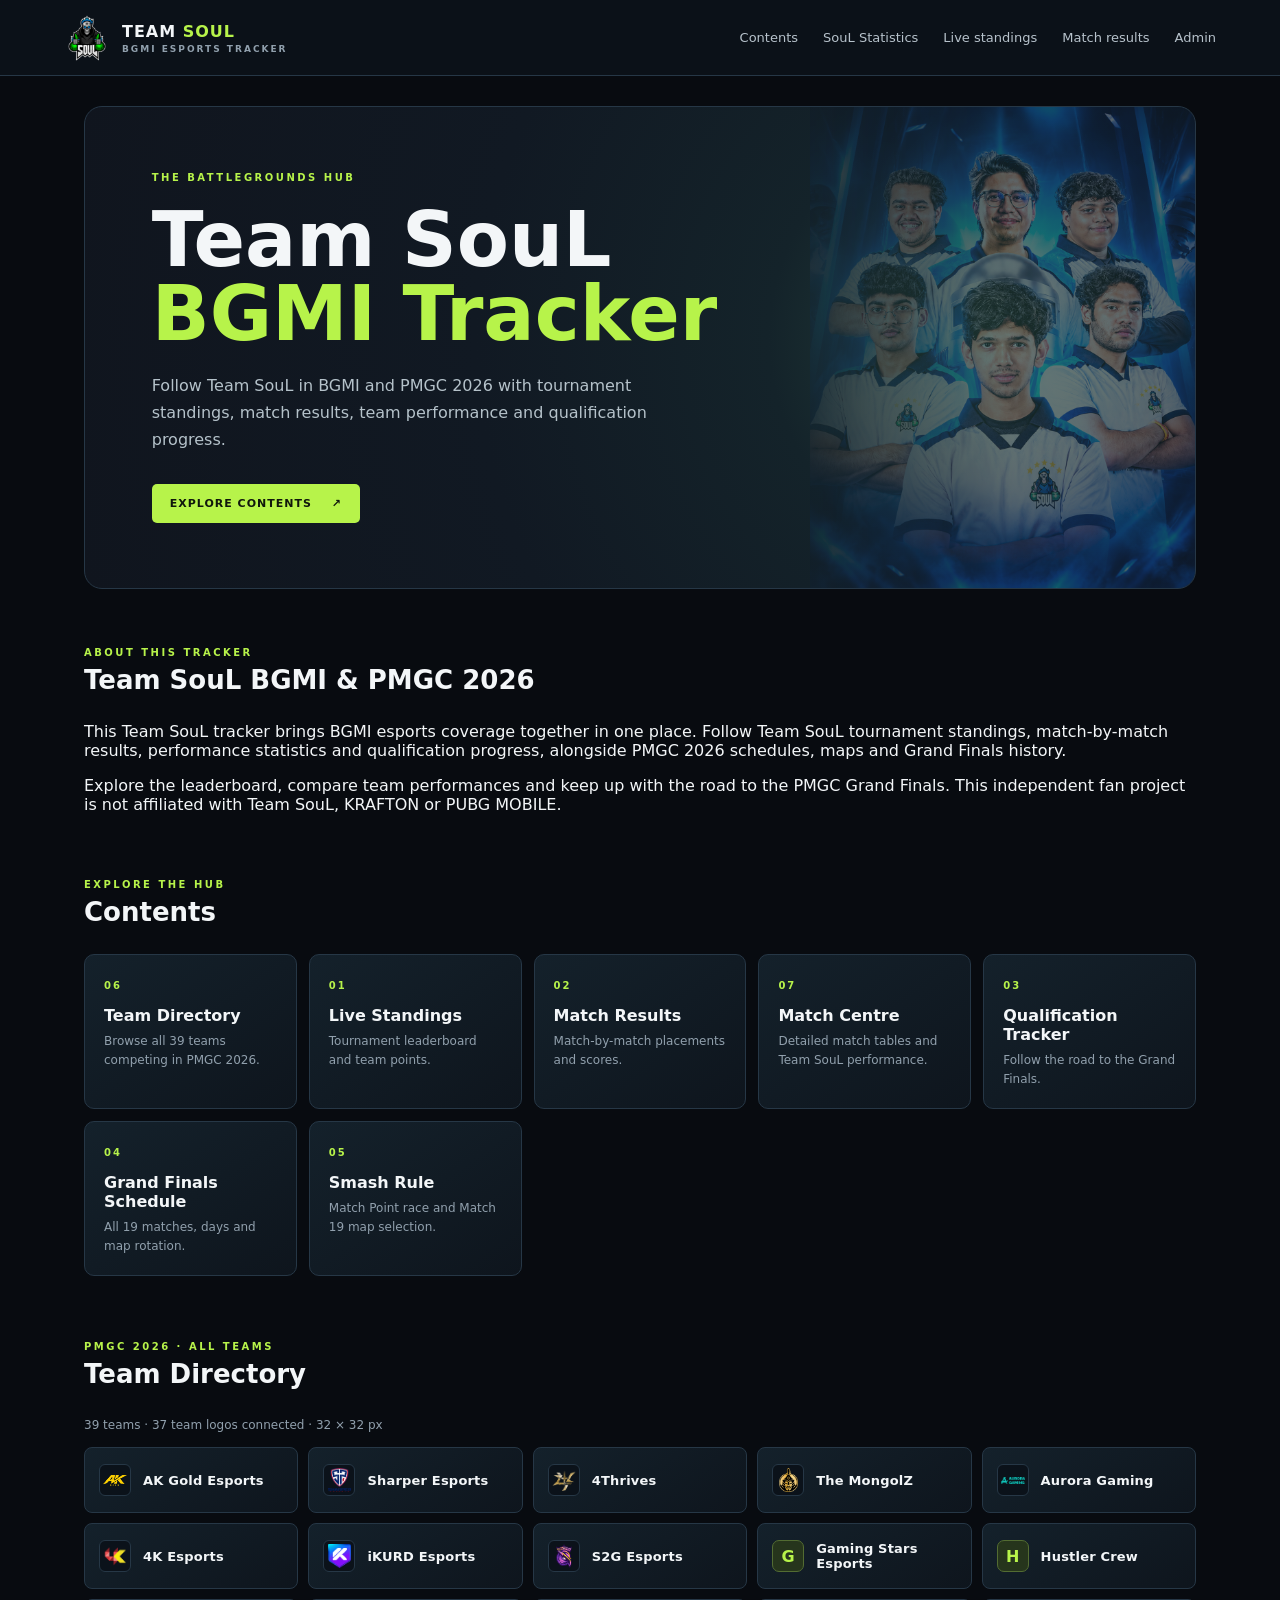
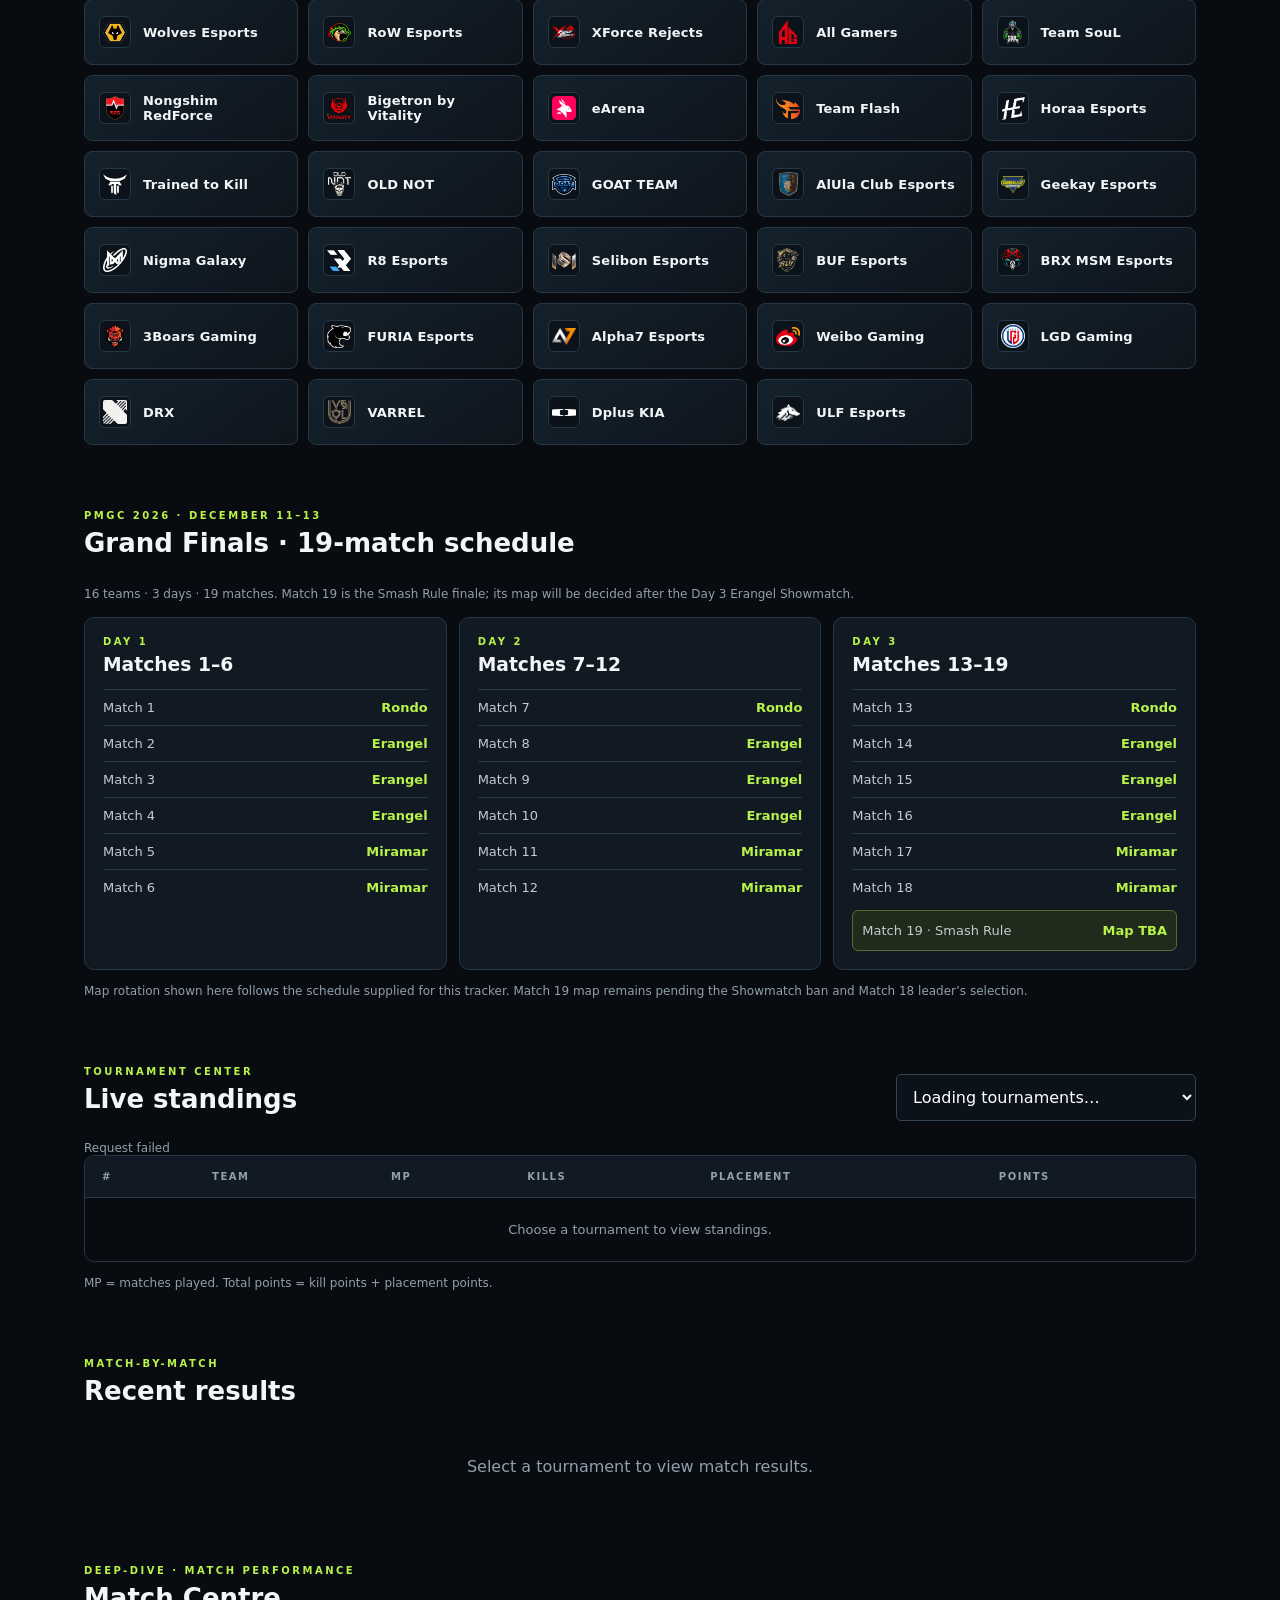
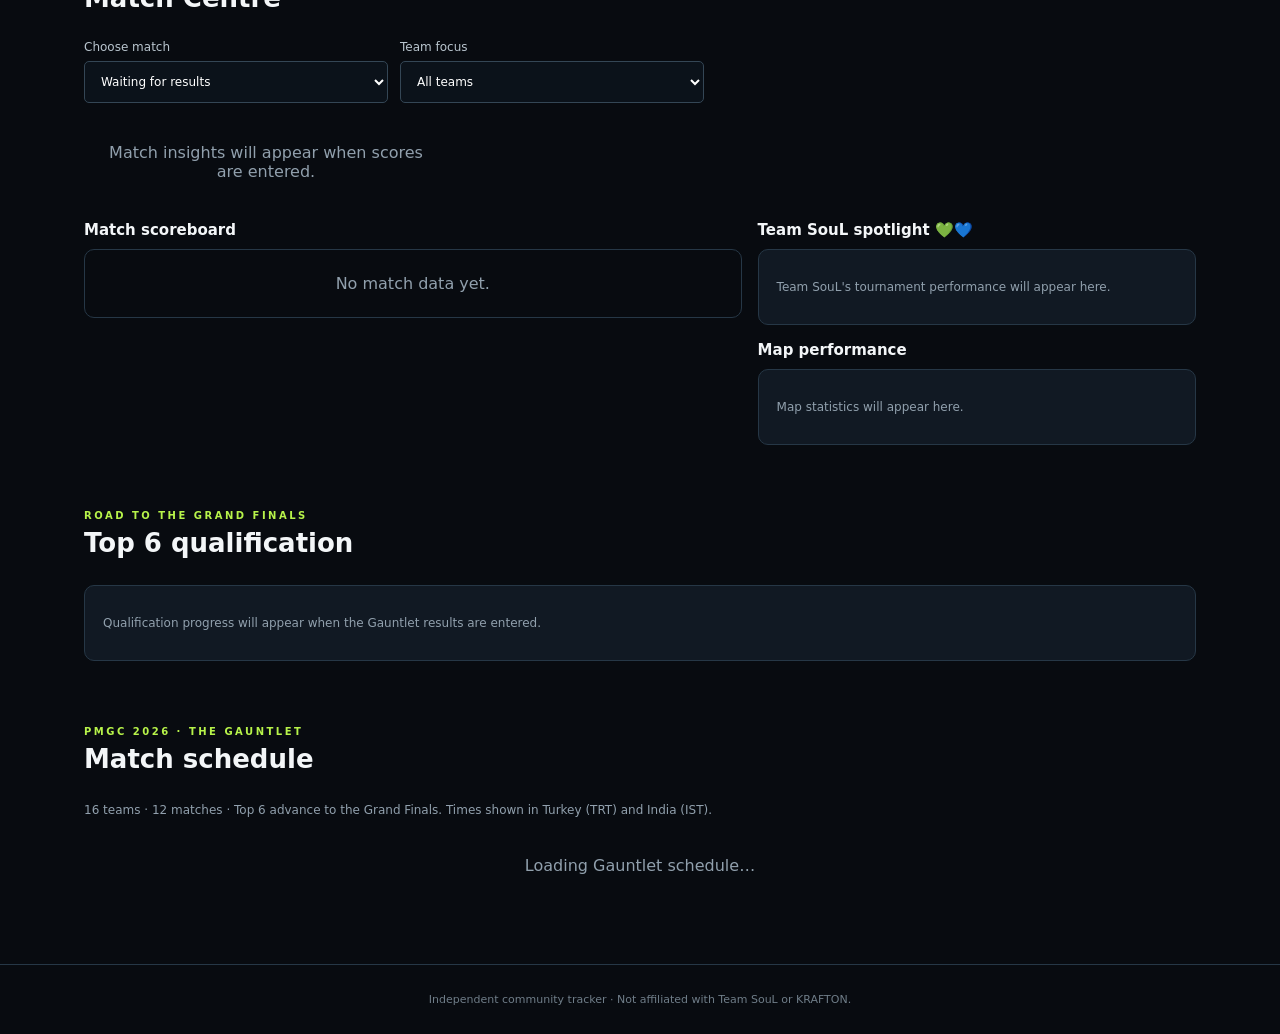
==== commit 16239876: "Link Team SouL statistics from homepage" ====
--- a/index.html
+++ b/index.html
@@ -28,7 +28,7 @@
 <body>
 <header class="top">
   <a class="brand" href="/"><img class="brand-logo" src="/static/images/teams/61px-Team_Soul_2019_allmode.png" alt="Team SouL logo"><span>TEAM <b>SOUL</b><small>BGMI ESPORTS TRACKER</small></span></a>
-  <nav><a href="#contents">Contents</a><a href="#live">Live standings</a><a href="#matches">Match results</a><a href="/admin">Admin</a></nav>
+  <nav><a href="#contents">Contents</a><a href="/team-soul-stats">SouL Statistics</a><a href="#live">Live standings</a><a href="#matches">Match results</a><a href="/admin">Admin</a></nav>
 </header>
 <main>
   <section class="hero">
--- a/style.css
+++ b/style.css
@@ -147,8 +147,72 @@
 #soulFinalsHistorySection{scroll-margin-top:22px}
 @media(max-width:500px){.history-jump{padding:9px 10px;font-size:9px}.section-head:has(.history-jump){align-items:center;flex-direction:row}}
 
-/* Team SouL homepage hero image */
-.hero-player-image{position:absolute;z-index:0;right:7%;top:35px;width:min(34%,340px);height:300px;object-fit:cover;object-position:center 24%;border:1px solid #78a99b66;border-radius:14px;box-shadow:0 0 55px #55d6d033;pointer-events:none}
+/* Integrated Team SouL hero watermark */
+.hero{isolation:isolate}
+.hero-player-image{
+  position:absolute;
+  z-index:0;
+  top:0;
+  right:0;
+  width:min(43%,430px);
+  height:100%;
+  object-fit:contain;
+  object-position:right center;
+  opacity:.30;
+  border:0;
+  border-radius:0;
+  box-shadow:none;
+  filter:none;
+  pointer-events:none;
+  -webkit-mask-image:linear-gradient(to right,transparent 0%,rgba(0,0,0,.5) 24%,#000 58%);
+  mask-image:linear-gradient(to right,transparent 0%,rgba(0,0,0,.5) 24%,#000 58%);
+}
 .hero>:not(.hero-player-image){position:relative;z-index:1}
-@media(max-width:700px){.hero-player-image{right:2%;top:72px;width:43%;height:230px;object-position:center 22%;opacity:.28;border-radius:12px}}
-@media(max-width:500px){.hero-player-image{right:0;top:60px;width:46%;height:195px;opacity:.22}}
+@media(max-width:700px){
+  .hero-player-image{width:52%;opacity:.20;object-position:right center}
+}
+@media(max-width:500px){
+  .hero-player-image{width:55%;opacity:.17}
+}
+
+
+/* Mobile usability polish */
+@media(max-width:700px){
+  html{scroll-behavior:smooth}
+  .top{position:relative;align-items:flex-start}
+  nav{display:flex;flex-wrap:nowrap;overflow-x:auto;max-width:100%;padding:3px 0 7px;white-space:nowrap;scrollbar-width:thin;-webkit-overflow-scrolling:touch}
+  nav a{flex:0 0 auto;min-height:32px;display:inline-flex;align-items:center}
+  main{width:100%;padding-left:14px;padding-right:14px}
+  .hero{padding:34px 20px;min-height:310px}
+  .hero h1{max-width:72%;font-size:clamp(36px,9vw,54px)}
+  .hero p{max-width:74%;font-size:13px;line-height:1.6}
+  .primary-link,.button{min-height:42px}
+  .section{margin:34px 0 46px}
+  .section h2,.panel h2{font-size:22px}
+  .result-card,.panel{padding:14px}
+  .table-wrap{max-width:100%;overflow-x:auto;overscroll-behavior-x:contain}
+  .table-wrap table{min-width:620px}
+  input,select{min-height:42px;font-size:16px}
+}
+@media(max-width:500px){
+  .brand{gap:9px}
+  .brand-logo{width:38px;height:38px}
+  .hero{padding:29px 17px;min-height:285px}
+  .hero h1{max-width:76%;font-size:clamp(33px,9vw,44px)}
+  .hero p{max-width:78%;font-size:12px}
+  .hero .eyebrow{max-width:70%;font-size:8px;letter-spacing:1.5px}
+  .primary-link{gap:10px;padding:10px 12px;font-size:9px}
+  .section h2,.panel h2{font-size:20px}
+  .results-grid,.contents-grid,.team-directory-grid{gap:8px}
+  .result-card{padding:12px}
+  .match-centre-summary{grid-template-columns:repeat(3,minmax(0,1fr))}
+  .match-centre-stat{min-width:0}
+  .two{grid-template-columns:1fr}
+}
+@media(max-width:360px){
+  main{padding-left:10px;padding-right:10px}
+  .hero{padding:26px 14px}
+  .hero h1{font-size:32px}
+  .hero p{max-width:82%}
+  .match-centre-summary{grid-template-columns:1fr}
+}
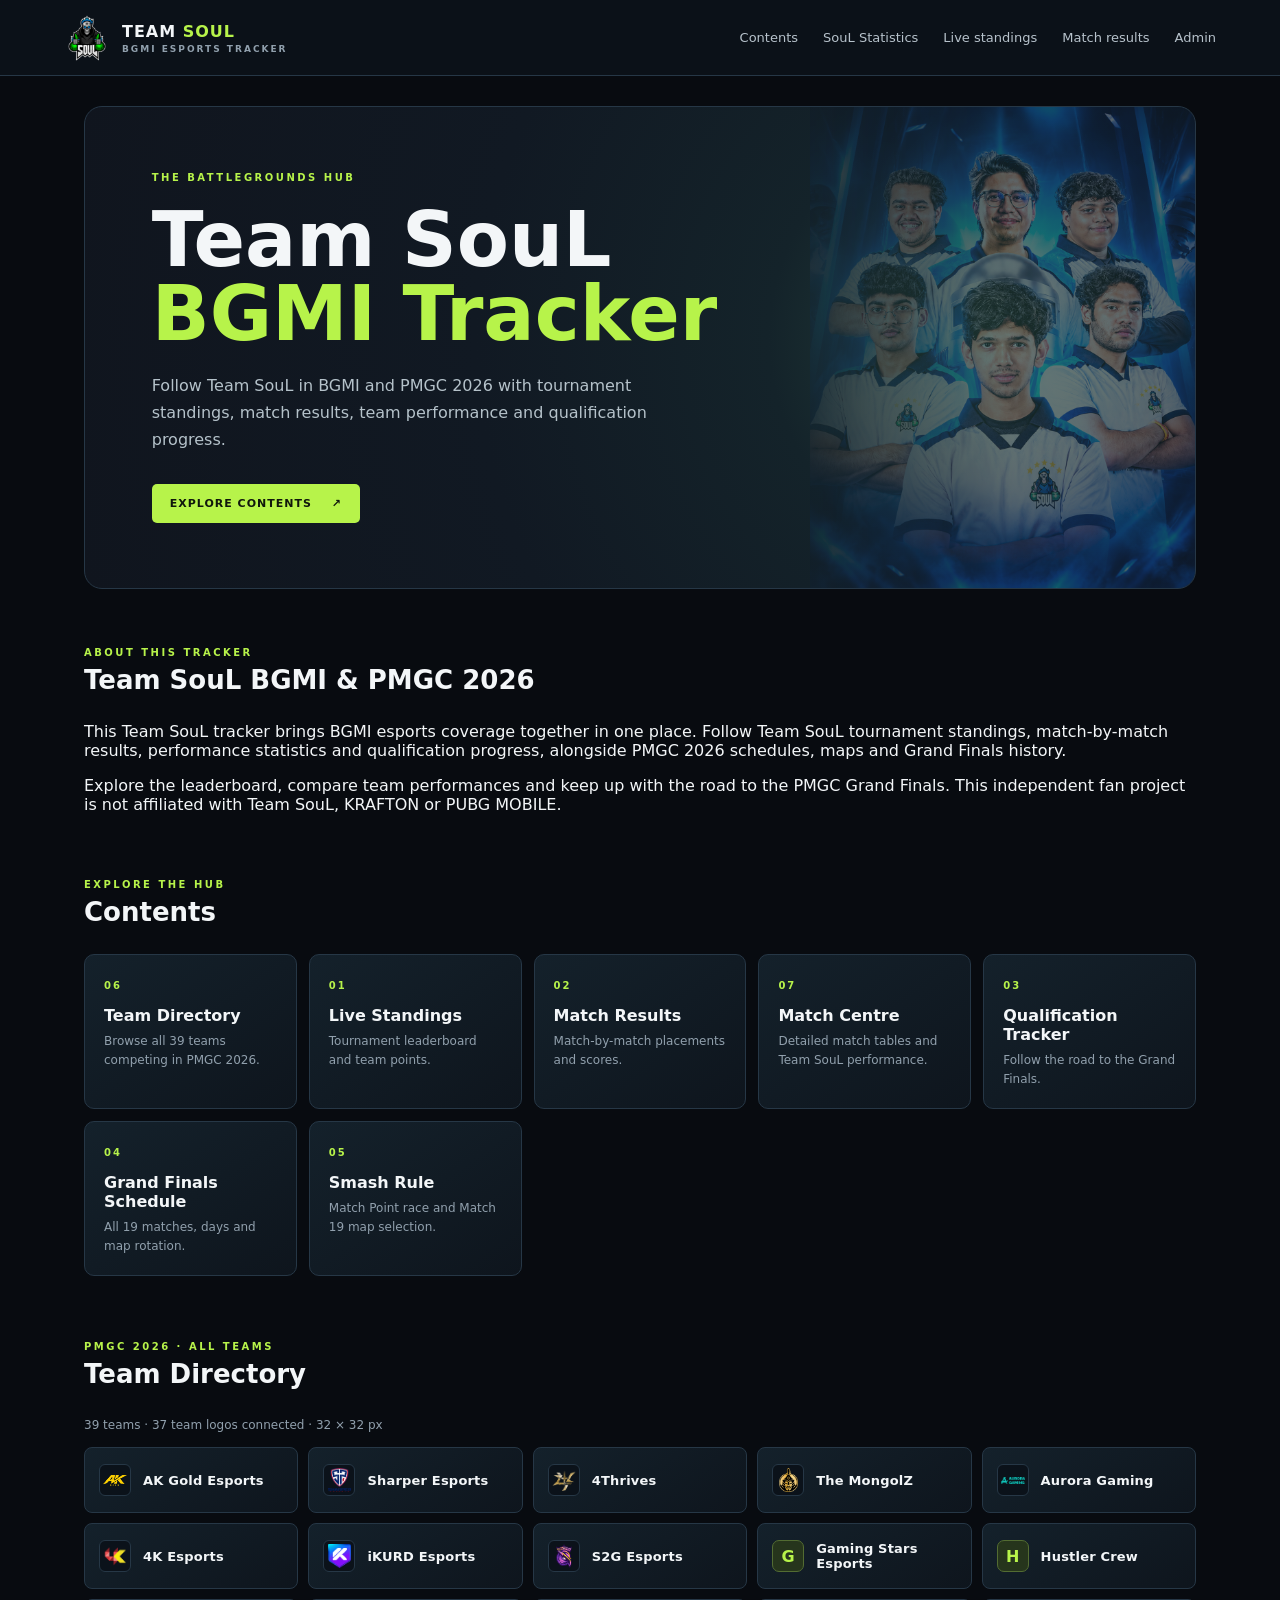
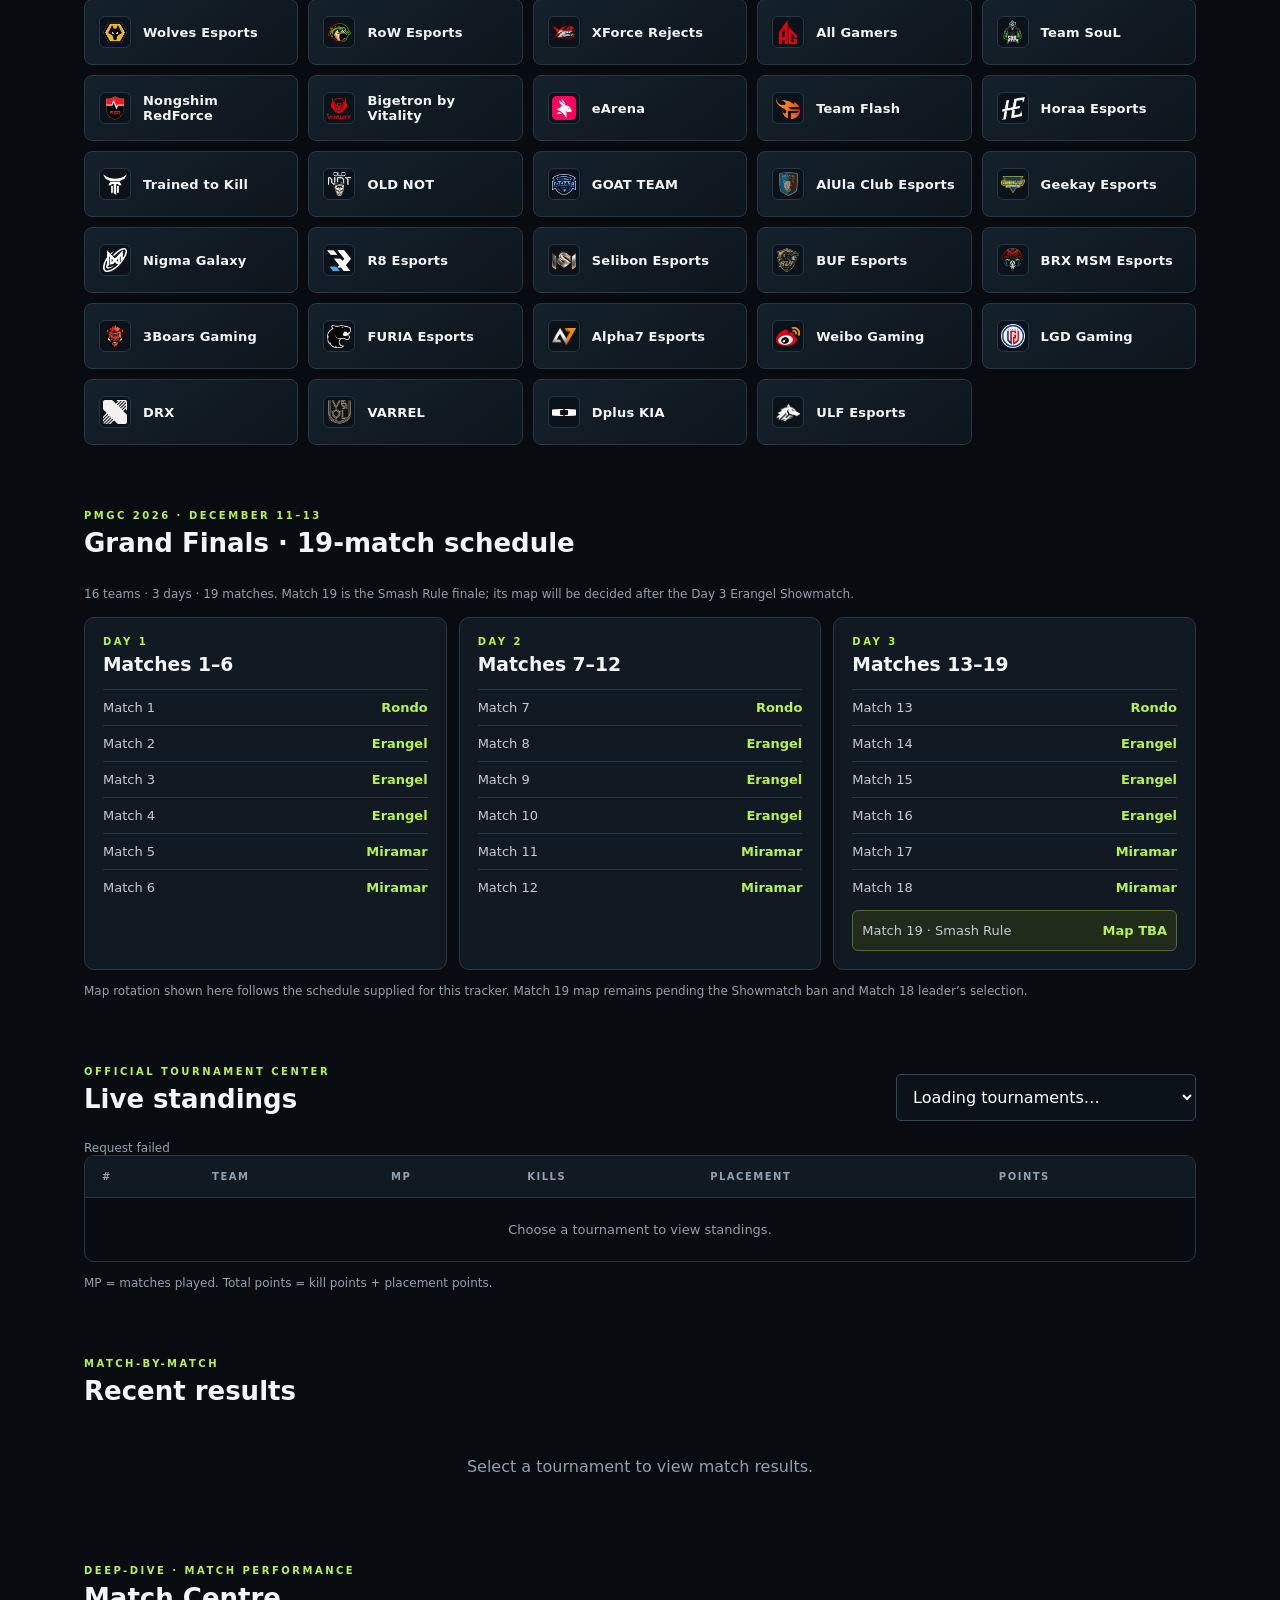
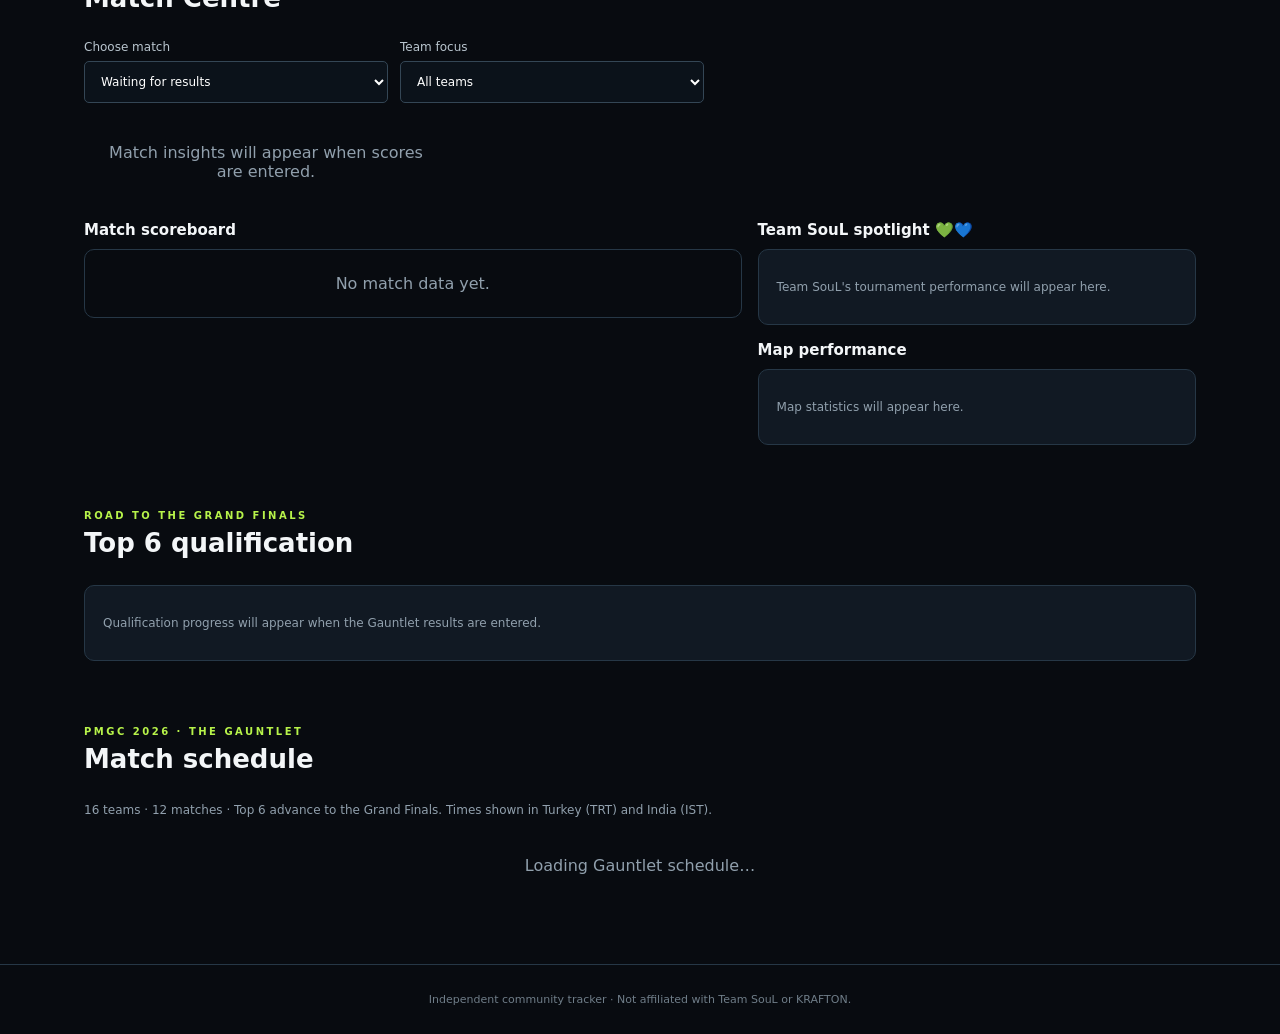
==== commit 60e6c1f9: "Clarify official tournament coverage" ====
--- a/index.html
+++ b/index.html
@@ -76,7 +76,7 @@
   </section>
 
   <section class="section" id="live">
-    <div class="section-head"><div><div class="eyebrow">TOURNAMENT CENTER</div><h2>Live standings</h2></div><select id="tournamentSelect" aria-label="Select tournament"><option value="">Loading tournaments…</option></select></div>
+    <div class="section-head"><div><div class="eyebrow">OFFICIAL TOURNAMENT CENTER</div><h2>Live standings</h2></div><select id="tournamentSelect" aria-label="Select tournament"><option value="">Loading tournaments…</option></select></div>
     <div id="tournamentMeta" class="muted"></div>
     <div class="table-wrap"><table><thead><tr><th>#</th><th>TEAM</th><th>MP</th><th>KILLS</th><th>PLACEMENT</th><th>POINTS</th></tr></thead><tbody id="standings"><tr><td colspan="6" class="empty">Choose a tournament to view standings.</td></tr></tbody></table></div>
     <p class="note">MP = matches played. Total points = kill points + placement points.</p>
--- a/style.css
+++ b/style.css
@@ -1,5 +1,5 @@
 :root{--bg:#080b10;--panel:#111923;--panel2:#17222d;--line:#263746;--text:#f3f6f8;--muted:#91a0ad;--lime:#b7f34a;--cyan:#55d6d0}*{box-sizing:border-box}body{margin:0;background:var(--bg);color:var(--text);font-family:Inter,ui-sans-serif,system-ui,Arial,sans-serif}a{color:inherit;text-decoration:none}.top{height:76px;padding:0 max(5vw,20px);display:flex;align-items:center;justify-content:space-between;border-bottom:1px solid var(--line);background:#0b1118}.brand{display:flex;align-items:center;gap:12px;font-weight:900;letter-spacing:1px}.brand small{display:block;color:var(--muted);font-size:9px;letter-spacing:2px;margin-top:3px}.brand b{color:var(--lime)}.brand-logo{display:block;width:46px;height:46px;object-fit:contain;flex:0 0 auto}nav{display:flex;gap:25px;color:#b7c2cb;font-size:13px}nav a:hover{color:var(--lime)}main{max-width:1160px;margin:auto;padding:0 24px}.hero{min-height:370px;padding:65px 6%;margin:30px 0 58px;background:radial-gradient(circle at 82% 48%,#25433d 0,#14232a 24%,#111923 55%,#10151e 100%);border:1px solid var(--line);border-radius:18px;position:relative;overflow:hidden}.eyebrow{color:var(--lime);font-size:10px;font-weight:800;letter-spacing:2.5px}.hero h1{font-size:clamp(42px,7vw,76px);line-height:.98;margin:20px 0}.hero h1 span{color:var(--lime)}.hero p{max-width:520px;color:#b5c2ca;line-height:1.7}.hero-orb{position:absolute;right:12%;top:48px;width:230px;height:230px;border:1px solid #78a99b66;border-radius:50%;display:grid;place-items:center;color:#b7f34a22;font-size:190px;font-weight:1000;box-shadow:0 0 80px #b7f34a16,inset 0 0 55px #b7f34a12}.primary-link,.button{display:inline-flex;align-items:center;justify-content:center;gap:20px;background:var(--lime);color:#10170c;border:0;border-radius:5px;padding:13px 18px;font-weight:900;font-size:11px;letter-spacing:1px;cursor:pointer;margin-top:14px}.section{margin:45px 0 65px}.section-head{display:flex;align-items:end;justify-content:space-between;gap:16px;margin-bottom:20px}.section h2,.panel h2{font-size:26px;margin:7px 0}.section-head select{max-width:300px}.table-wrap{overflow:auto;border:1px solid var(--line);border-radius:10px}table{width:100%;border-collapse:collapse;min-width:620px}th,td{text-align:left;padding:15px 17px;border-bottom:1px solid var(--line)}th{font-size:10px;color:var(--muted);letter-spacing:1.5px;background:#111923}td{font-size:13px}tbody tr:last-child td{border:0}tbody tr.highlight{background:#26351c}tbody tr.highlight td:nth-child(2){color:var(--lime);font-weight:900}.rank{color:var(--muted);font-variant-numeric:tabular-nums}.points{color:var(--lime);font-weight:900}.muted,.note{color:var(--muted);font-size:12px}.note{line-height:1.6}.results-grid{display:grid;grid-template-columns:repeat(auto-fit,minmax(230px,1fr));gap:12px}.result-card,.panel{background:var(--panel);border:1px solid var(--line);border-radius:10px;padding:18px}.result-card h3{margin:0 0 8px}.result-card strong{color:var(--lime)}footer{text-align:center;color:#6f7d88;border-top:1px solid var(--line);padding:28px;font-size:11px}.empty{color:var(--muted);padding:24px;text-align:center}.admin-main{padding-top:38px;padding-bottom:55px}.narrow{max-width:440px;margin:40px auto}.panel{margin-bottom:16px}.panel h1{font-size:32px;margin:8px 0 14px}.admin-grid{display:grid;grid-template-columns:repeat(2,minmax(0,1fr));gap:16px}.admin-grid .panel{margin:0}label{display:block;color:#b9c5ce;font-size:12px;margin:12px 0}input,select{display:block;width:100%;margin-top:7px;padding:12px;background:#0b121a;border:1px solid #344655;border-radius:5px;color:white;font:inherit;min-width:0}input:focus,select:focus{outline:1px solid var(--lime);border-color:var(--lime)}.button.secondary{background:#293743;color:#e7edf0}.two{display:grid;grid-template-columns:1fr 1fr;gap:12px}.message{font-size:12px;color:var(--lime);min-height:18px}.compact-list{display:grid;gap:8px;margin-top:12px}.compact-row{display:flex;align-items:center;justify-content:space-between;gap:10px;padding:10px;background:#0c141d;border:1px solid var(--line);border-radius:6px;font-size:12px}.compact-row button{background:#2a3944;color:white;border:0;border-radius:4px;padding:7px 9px;cursor:pointer}.compact-row .danger{background:#632d34}@media(max-width:700px){.top{height:auto;min-height:70px;align-items:flex-start;padding-top:14px;padding-bottom:14px;gap:14px;flex-direction:column}nav{gap:17px;flex-wrap:wrap}.hero{padding:42px 25px;min-height:340px}.hero-orb{right:-70px;top:100px;opacity:.55}.hero p{max-width:80%}.section-head{align-items:flex-start;flex-direction:column}.admin-grid{grid-template-columns:1fr}main{padding-left:15px;padding-right:15px}}
-.bulk-entry-panel{grid-column:1/-1}.bulk-score-rows{display:grid;gap:6px;margin:14px 0;max-height:560px;overflow:auto}.bulk-score-head,.bulk-score-row{display:grid;grid-template-columns:minmax(130px,2fr) minmax(65px,.7fr) minmax(65px,.7fr) 55px;gap:9px;align-items:center}.bulk-score-head{font-size:10px;color:var(--muted);letter-spacing:1px;padding:0 10px}.bulk-score-row{background:#0c141d;border:1px solid var(--line);border-radius:6px;padding:7px 10px;font-size:12px}.bulk-score-row input{margin:0;padding:9px}.bulk-score-row strong{color:var(--lime);text-align:center}.bulk-entry-panel .button:disabled{opacity:.45;cursor:not-allowed}@media(max-width:500px){.bulk-score-head,.bulk-score-row{grid-template-columns:minmax(95px,1.5fr) 55px 55px 38px;gap:5px}.bulk-score-row{padding:6px}.bulk-score-row input{padding:8px 5px}}
+.bulk-entry-panel{grid-column:1/-1}.bulk-score-rows{display:grid;gap:6px;margin:14px 0;max-height:560px;overflow:auto}.bulk-score-head,.bulk-score-row{display:grid;grid-template-columns:minmax(130px,2fr) minmax(65px,.7fr) minmax(65px,.7fr) minmax(65px,.7fr) 55px;gap:9px;align-items:center}.bulk-score-head{font-size:10px;color:var(--muted);letter-spacing:1px;padding:0 10px}.bulk-score-row{background:#0c141d;border:1px solid var(--line);border-radius:6px;padding:7px 10px;font-size:12px}.bulk-score-row input{margin:0;padding:9px}.bulk-score-row strong{color:var(--lime);text-align:center}.bulk-entry-panel .button:disabled{opacity:.45;cursor:not-allowed}@media(max-width:500px){.bulk-score-head,.bulk-score-row{grid-template-columns:minmax(95px,1.5fr) 48px 48px 48px 38px;gap:5px}.bulk-score-row{padding:6px}.bulk-score-row input{padding:8px 5px}}
 
 .contents-grid{display:grid;grid-template-columns:repeat(auto-fit,minmax(190px,1fr));gap:12px}
 .contents-card{display:block;padding:19px;background:linear-gradient(145deg,#14212b,#0e151d);border:1px solid var(--line);border-radius:10px;transition:border-color .18s,transform .18s}
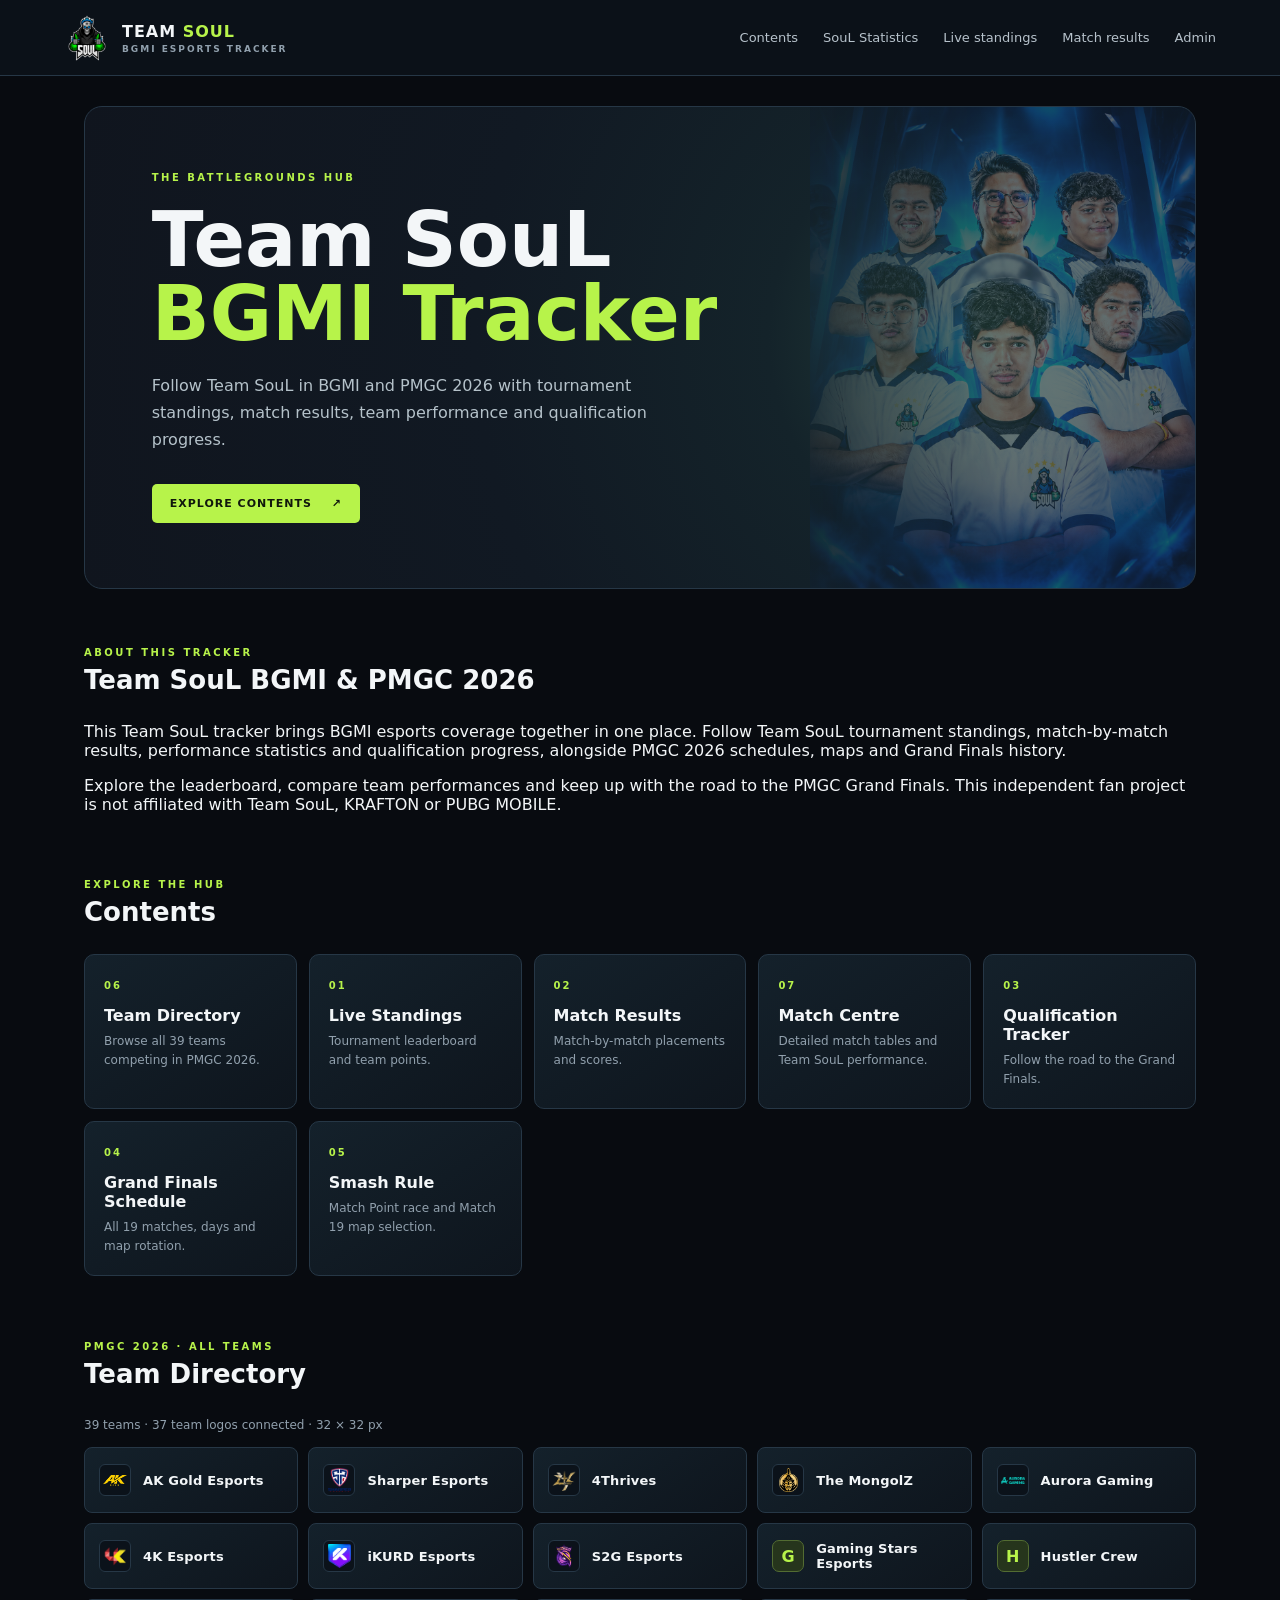
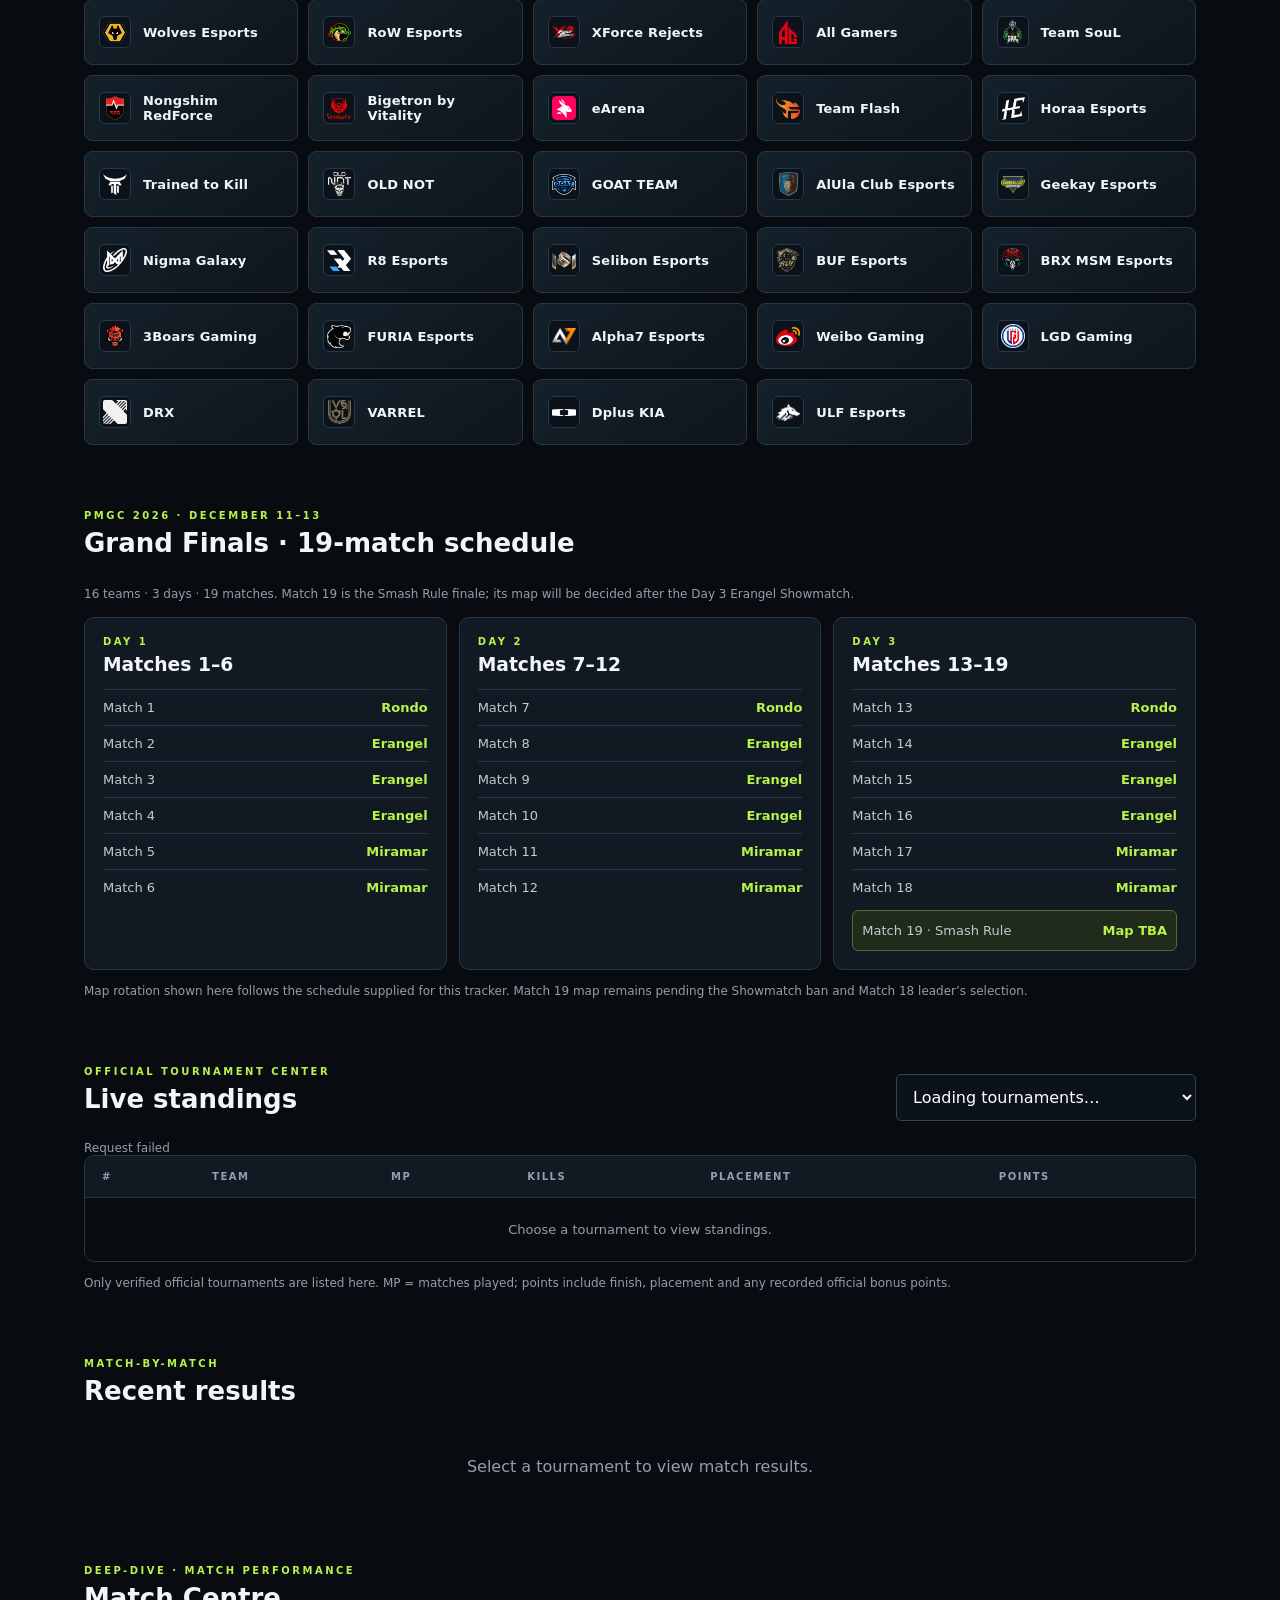
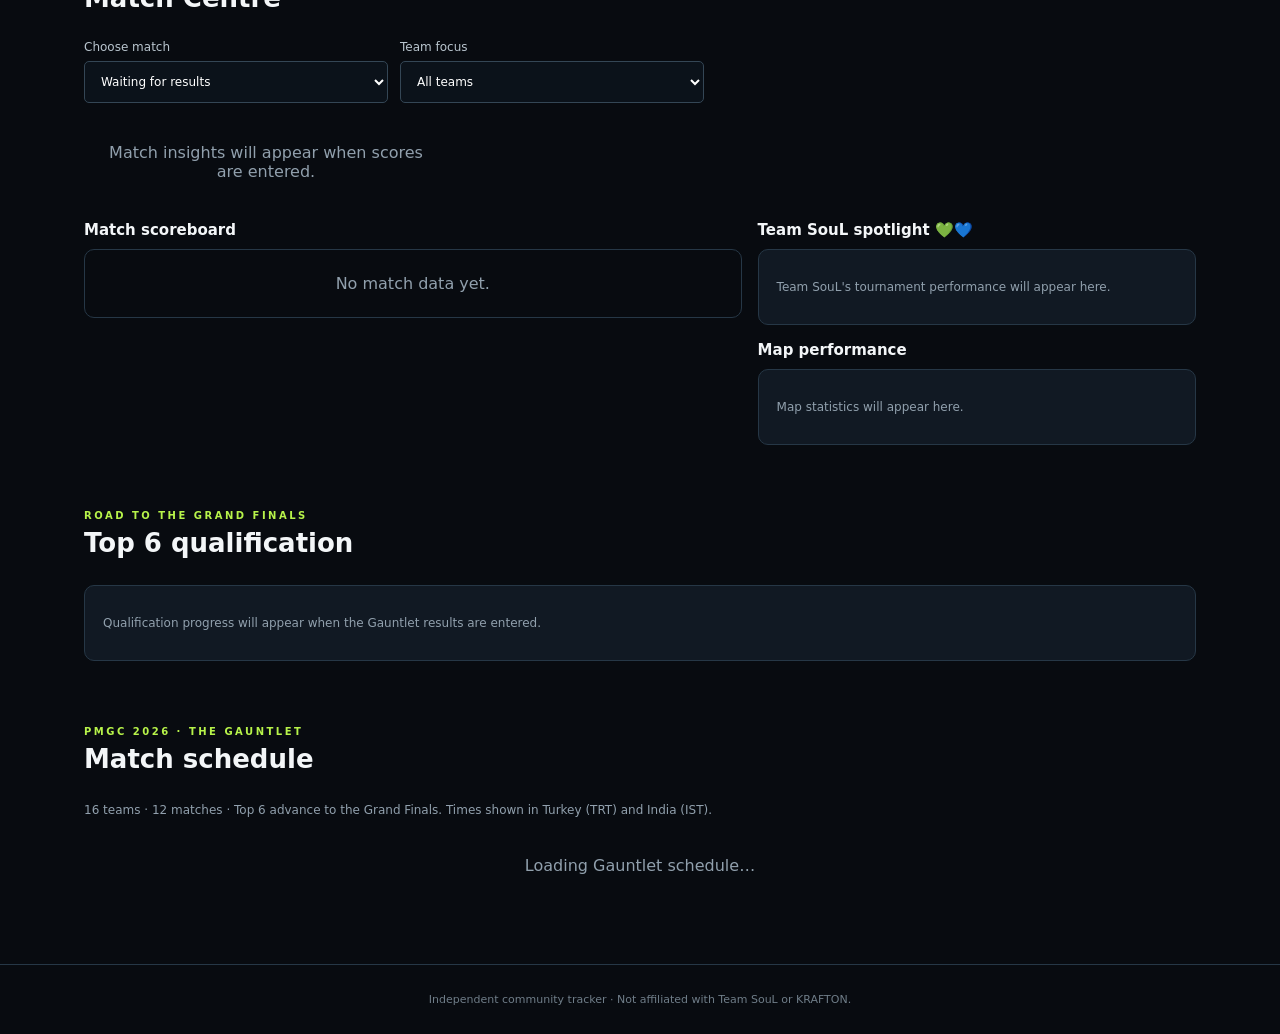
==== commit 71b64f3d: "Clarify official tournament coverage" ====
--- a/index.html
+++ b/index.html
@@ -79,7 +79,7 @@
     <div class="section-head"><div><div class="eyebrow">OFFICIAL TOURNAMENT CENTER</div><h2>Live standings</h2></div><select id="tournamentSelect" aria-label="Select tournament"><option value="">Loading tournaments…</option></select></div>
     <div id="tournamentMeta" class="muted"></div>
     <div class="table-wrap"><table><thead><tr><th>#</th><th>TEAM</th><th>MP</th><th>KILLS</th><th>PLACEMENT</th><th>POINTS</th></tr></thead><tbody id="standings"><tr><td colspan="6" class="empty">Choose a tournament to view standings.</td></tr></tbody></table></div>
-    <p class="note">MP = matches played. Total points = kill points + placement points.</p>
+    <p class="note">Only verified official tournaments are listed here. MP = matches played; points include finish, placement and any recorded official bonus points.</p>
   </section>
   <section class="section" id="matches">
     <div class="section-head"><div><div class="eyebrow">MATCH-BY-MATCH</div><h2>Recent results</h2></div></div>
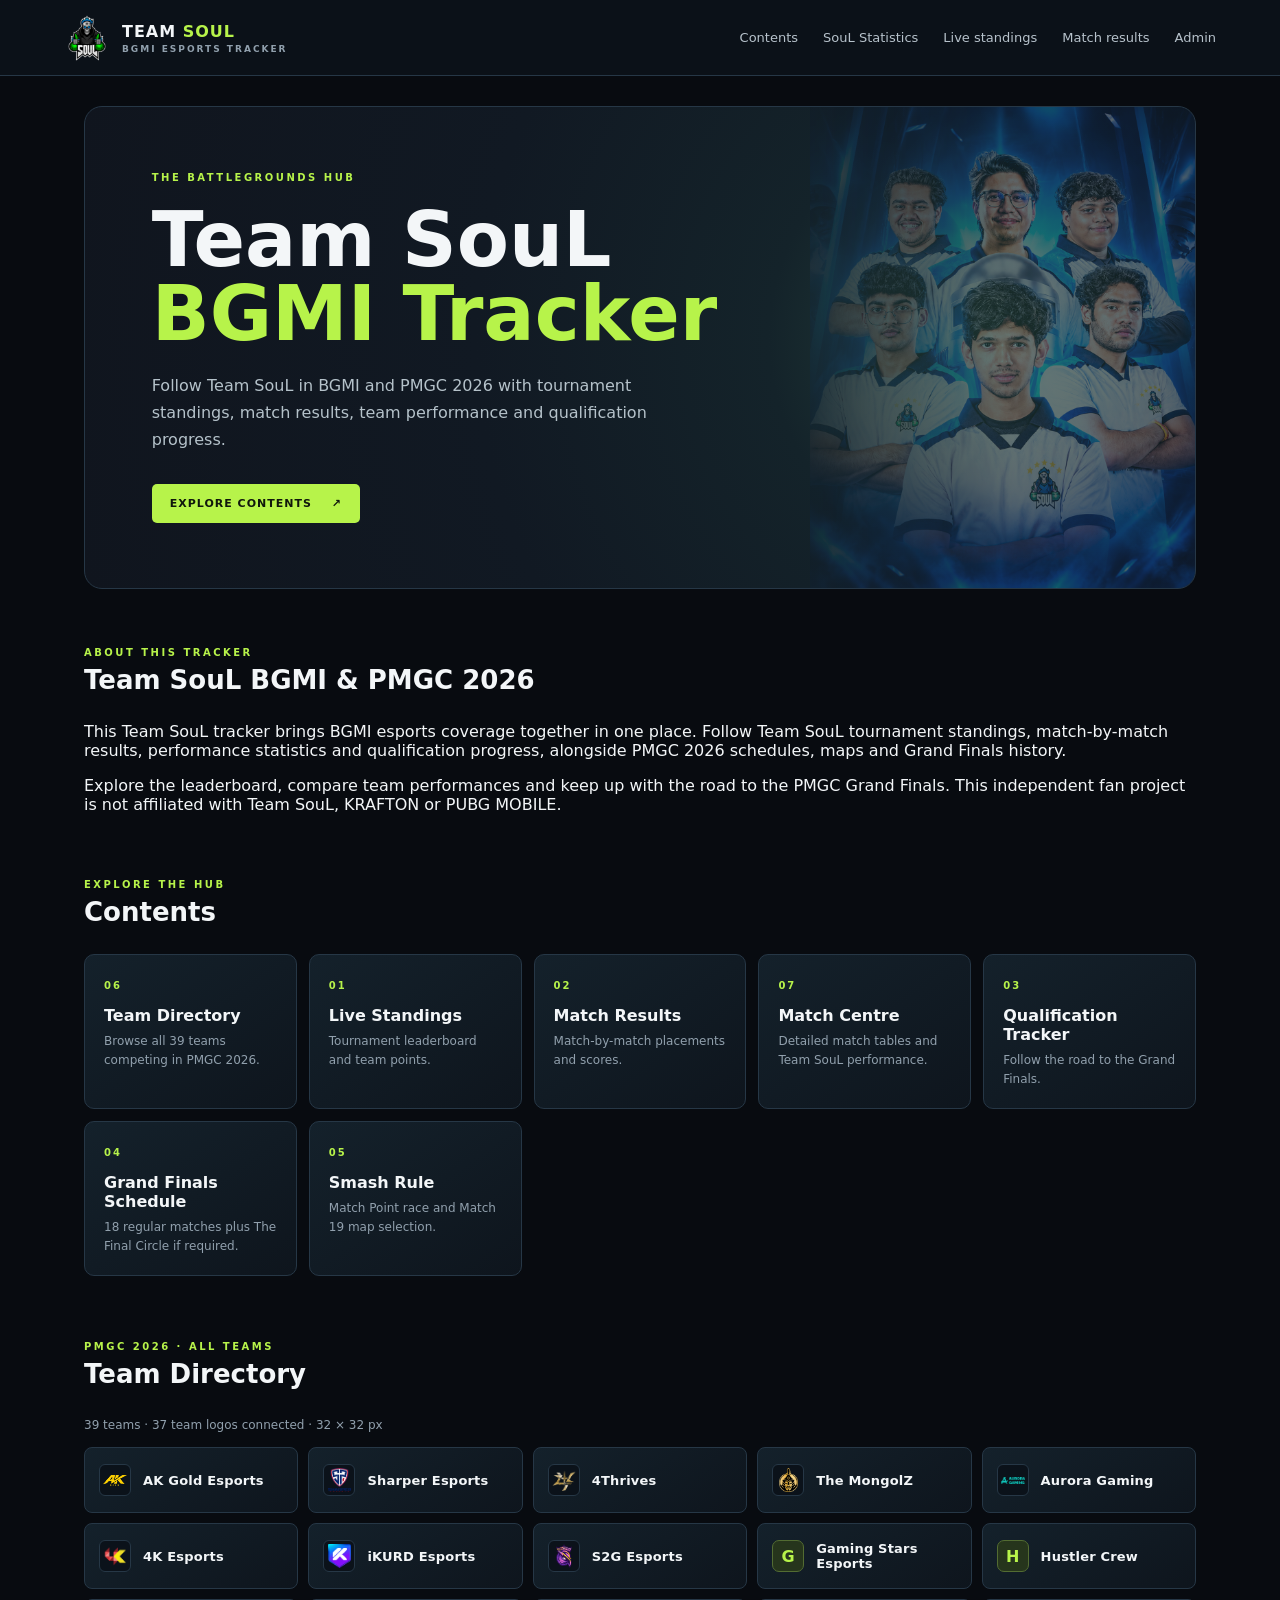
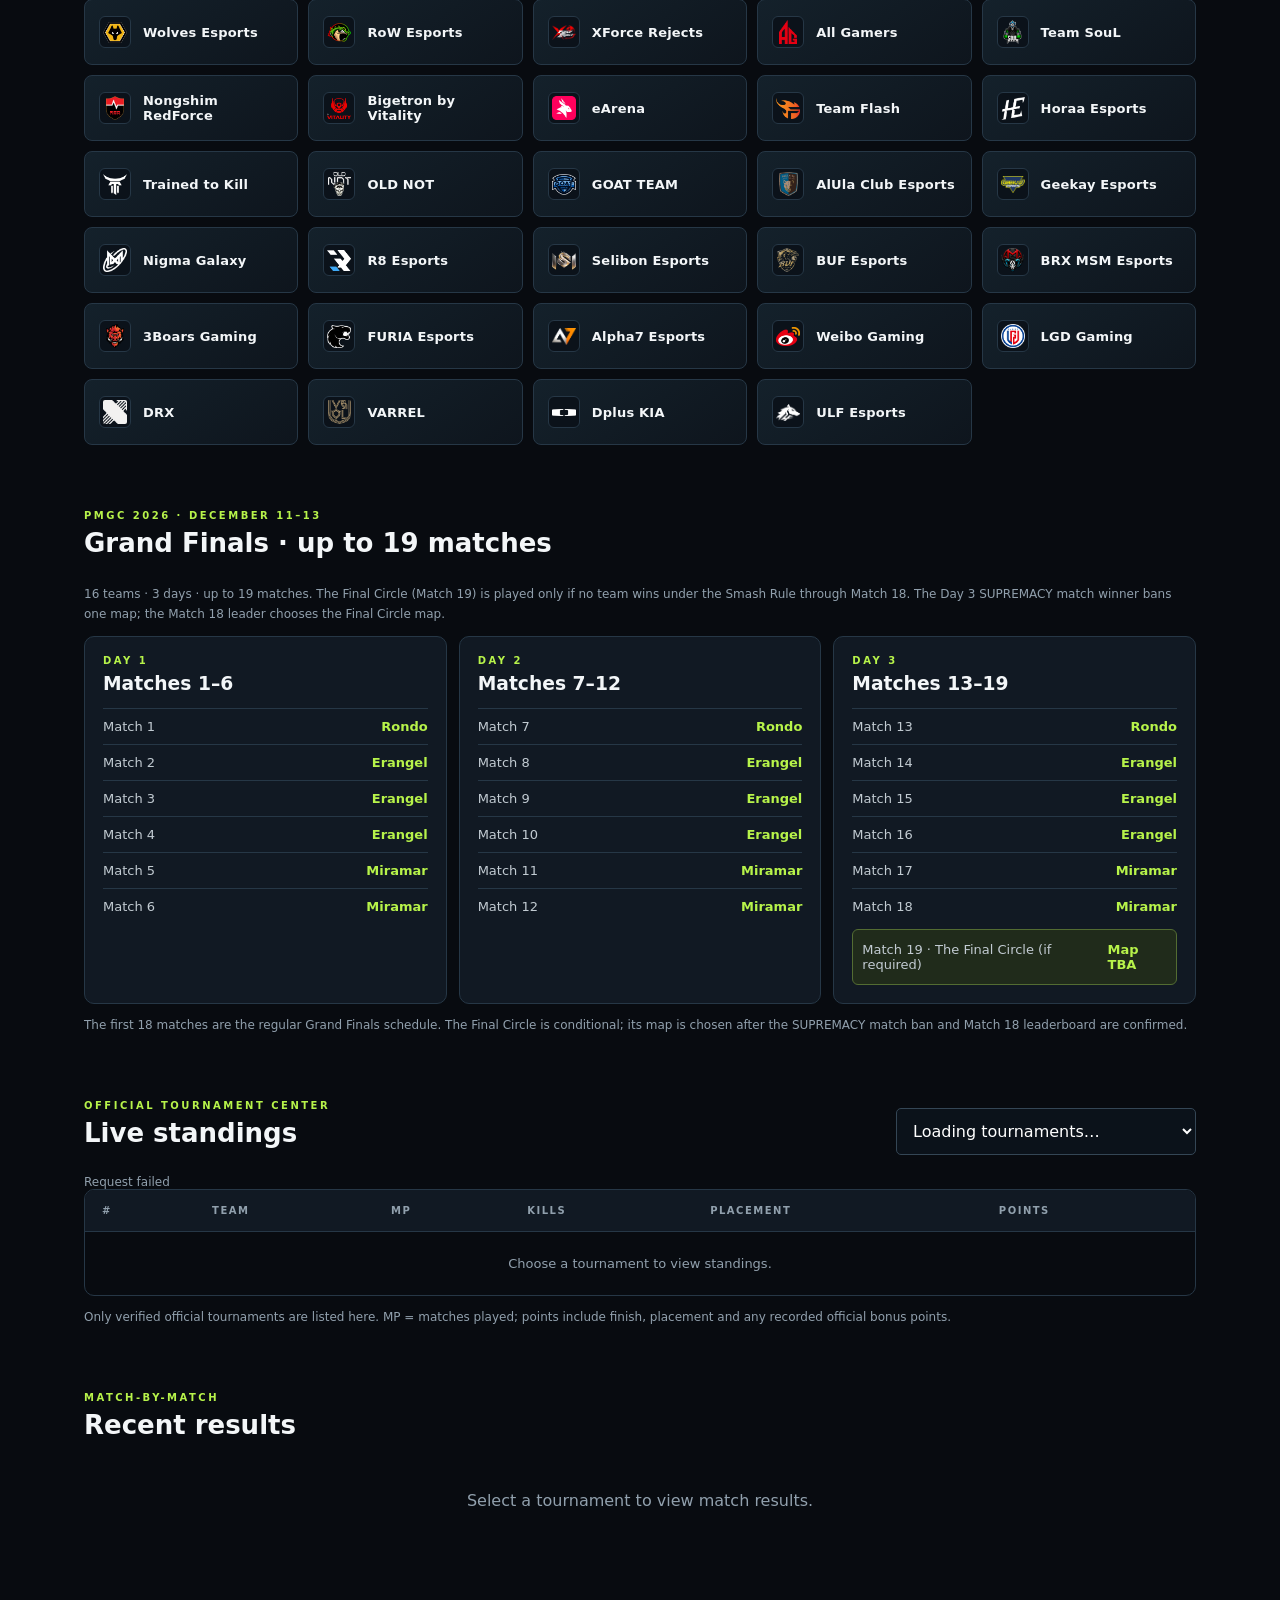
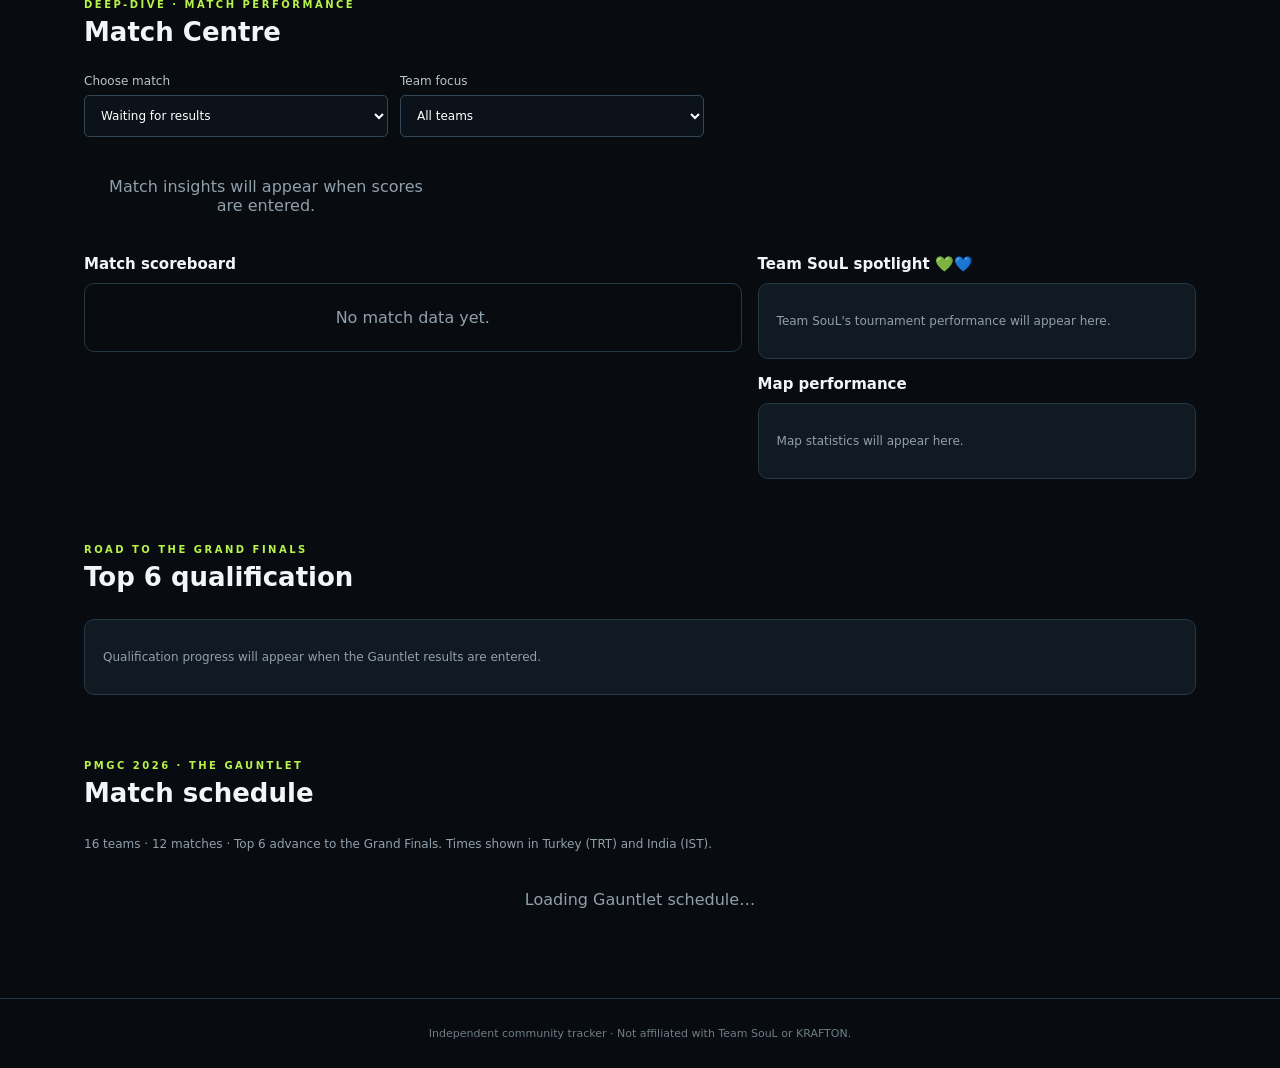
==== commit 24b734da: "Clarify conditional Final Circle and PMGC Supremacy match" ====
--- a/index.html
+++ b/index.html
@@ -53,7 +53,7 @@
       <a class="contents-card" href="#matches"><span>02</span><h3>Match Results</h3><p>Match-by-match placements and scores.</p></a>
       <a class="contents-card" href="#match-centre"><span>07</span><h3>Match Centre</h3><p>Detailed match tables and Team SouL performance.</p></a>
       <a class="contents-card" href="#qualification"><span>03</span><h3>Qualification Tracker</h3><p>Follow the road to the Grand Finals.</p></a>
-      <a class="contents-card" href="#grand-finals-schedule"><span>04</span><h3>Grand Finals Schedule</h3><p>All 19 matches, days and map rotation.</p></a>
+      <a class="contents-card" href="#grand-finals-schedule"><span>04</span><h3>Grand Finals Schedule</h3><p>18 regular matches plus The Final Circle if required.</p></a>
       <a class="contents-card" href="#smashRule"><span>05</span><h3>Smash Rule</h3><p>Match Point race and Match 19 map selection.</p></a>
     </div>
   </section>
@@ -65,14 +65,14 @@
   </section>
 
   <section class="section" id="grand-finals-schedule">
-    <div class="section-head"><div><div class="eyebrow">PMGC 2026 · DECEMBER 11–13</div><h2>Grand Finals · 19-match schedule</h2></div></div>
-    <p class="note">16 teams · 3 days · 19 matches. Match 19 is the Smash Rule finale; its map will be decided after the Day 3 Erangel Showmatch.</p>
+    <div class="section-head"><div><div class="eyebrow">PMGC 2026 · DECEMBER 11–13</div><h2>Grand Finals · up to 19 matches</h2></div></div>
+    <p class="note">16 teams · 3 days · up to 19 matches. The Final Circle (Match 19) is played only if no team wins under the Smash Rule through Match 18. The Day 3 SUPREMACY match winner bans one map; the Match 18 leader chooses the Final Circle map.</p>
     <div class="finals-days">
       <article class="result-card finals-day"><div class="eyebrow">DAY 1</div><h3>Matches 1–6</h3><div class="finals-match"><span>Match 1</span><strong>Rondo</strong></div><div class="finals-match"><span>Match 2</span><strong>Erangel</strong></div><div class="finals-match"><span>Match 3</span><strong>Erangel</strong></div><div class="finals-match"><span>Match 4</span><strong>Erangel</strong></div><div class="finals-match"><span>Match 5</span><strong>Miramar</strong></div><div class="finals-match"><span>Match 6</span><strong>Miramar</strong></div></article>
       <article class="result-card finals-day"><div class="eyebrow">DAY 2</div><h3>Matches 7–12</h3><div class="finals-match"><span>Match 7</span><strong>Rondo</strong></div><div class="finals-match"><span>Match 8</span><strong>Erangel</strong></div><div class="finals-match"><span>Match 9</span><strong>Erangel</strong></div><div class="finals-match"><span>Match 10</span><strong>Erangel</strong></div><div class="finals-match"><span>Match 11</span><strong>Miramar</strong></div><div class="finals-match"><span>Match 12</span><strong>Miramar</strong></div></article>
-      <article class="result-card finals-day"><div class="eyebrow">DAY 3</div><h3>Matches 13–19</h3><div class="finals-match"><span>Match 13</span><strong>Rondo</strong></div><div class="finals-match"><span>Match 14</span><strong>Erangel</strong></div><div class="finals-match"><span>Match 15</span><strong>Erangel</strong></div><div class="finals-match"><span>Match 16</span><strong>Erangel</strong></div><div class="finals-match"><span>Match 17</span><strong>Miramar</strong></div><div class="finals-match"><span>Match 18</span><strong>Miramar</strong></div><div class="finals-match finals-smash"><span>Match 19 · Smash Rule</span><strong>Map TBA</strong></div></article>
+      <article class="result-card finals-day"><div class="eyebrow">DAY 3</div><h3>Matches 13–19</h3><div class="finals-match"><span>Match 13</span><strong>Rondo</strong></div><div class="finals-match"><span>Match 14</span><strong>Erangel</strong></div><div class="finals-match"><span>Match 15</span><strong>Erangel</strong></div><div class="finals-match"><span>Match 16</span><strong>Erangel</strong></div><div class="finals-match"><span>Match 17</span><strong>Miramar</strong></div><div class="finals-match"><span>Match 18</span><strong>Miramar</strong></div><div class="finals-match finals-smash"><span>Match 19 · The Final Circle (if required)</span><strong>Map TBA</strong></div></article>
     </div>
-    <p class="note">Map rotation shown here follows the schedule supplied for this tracker. Match 19 map remains pending the Showmatch ban and Match 18 leader’s selection.</p>
+    <p class="note">The first 18 matches are the regular Grand Finals schedule. The Final Circle is conditional; its map is chosen after the SUPREMACY match ban and Match 18 leaderboard are confirmed.</p>
   </section>
 
   <section class="section" id="live">
@@ -110,7 +110,7 @@
     <div class="section-head"><div><div class="eyebrow">ROAD TO THE PMGC TITLE</div><h2>Grand Finals Smash Rule</h2></div></div>
     <div id="smashStatus" class="result-card"><p class="muted">Smash Rule progress will appear after Grand Finals scores are entered.</p></div>
     <div id="smashEligible" class="results-grid"></div>
-    <div class="section-head"><div><div class="eyebrow">DAY 3 · MATCH 19</div><h2>Erangel Showmatch & map selection</h2></div></div>
+    <div class="section-head"><div><div class="eyebrow">DAY 3 · MATCH 19</div><h2>SUPREMACY match & Final Circle map selection</h2></div></div>
     <div id="smashMapSelection" class="result-card"><p class="muted">Match 19 map selection will unlock after Match 18.</p></div>
   </section>
   <section class="section" id="schedule">
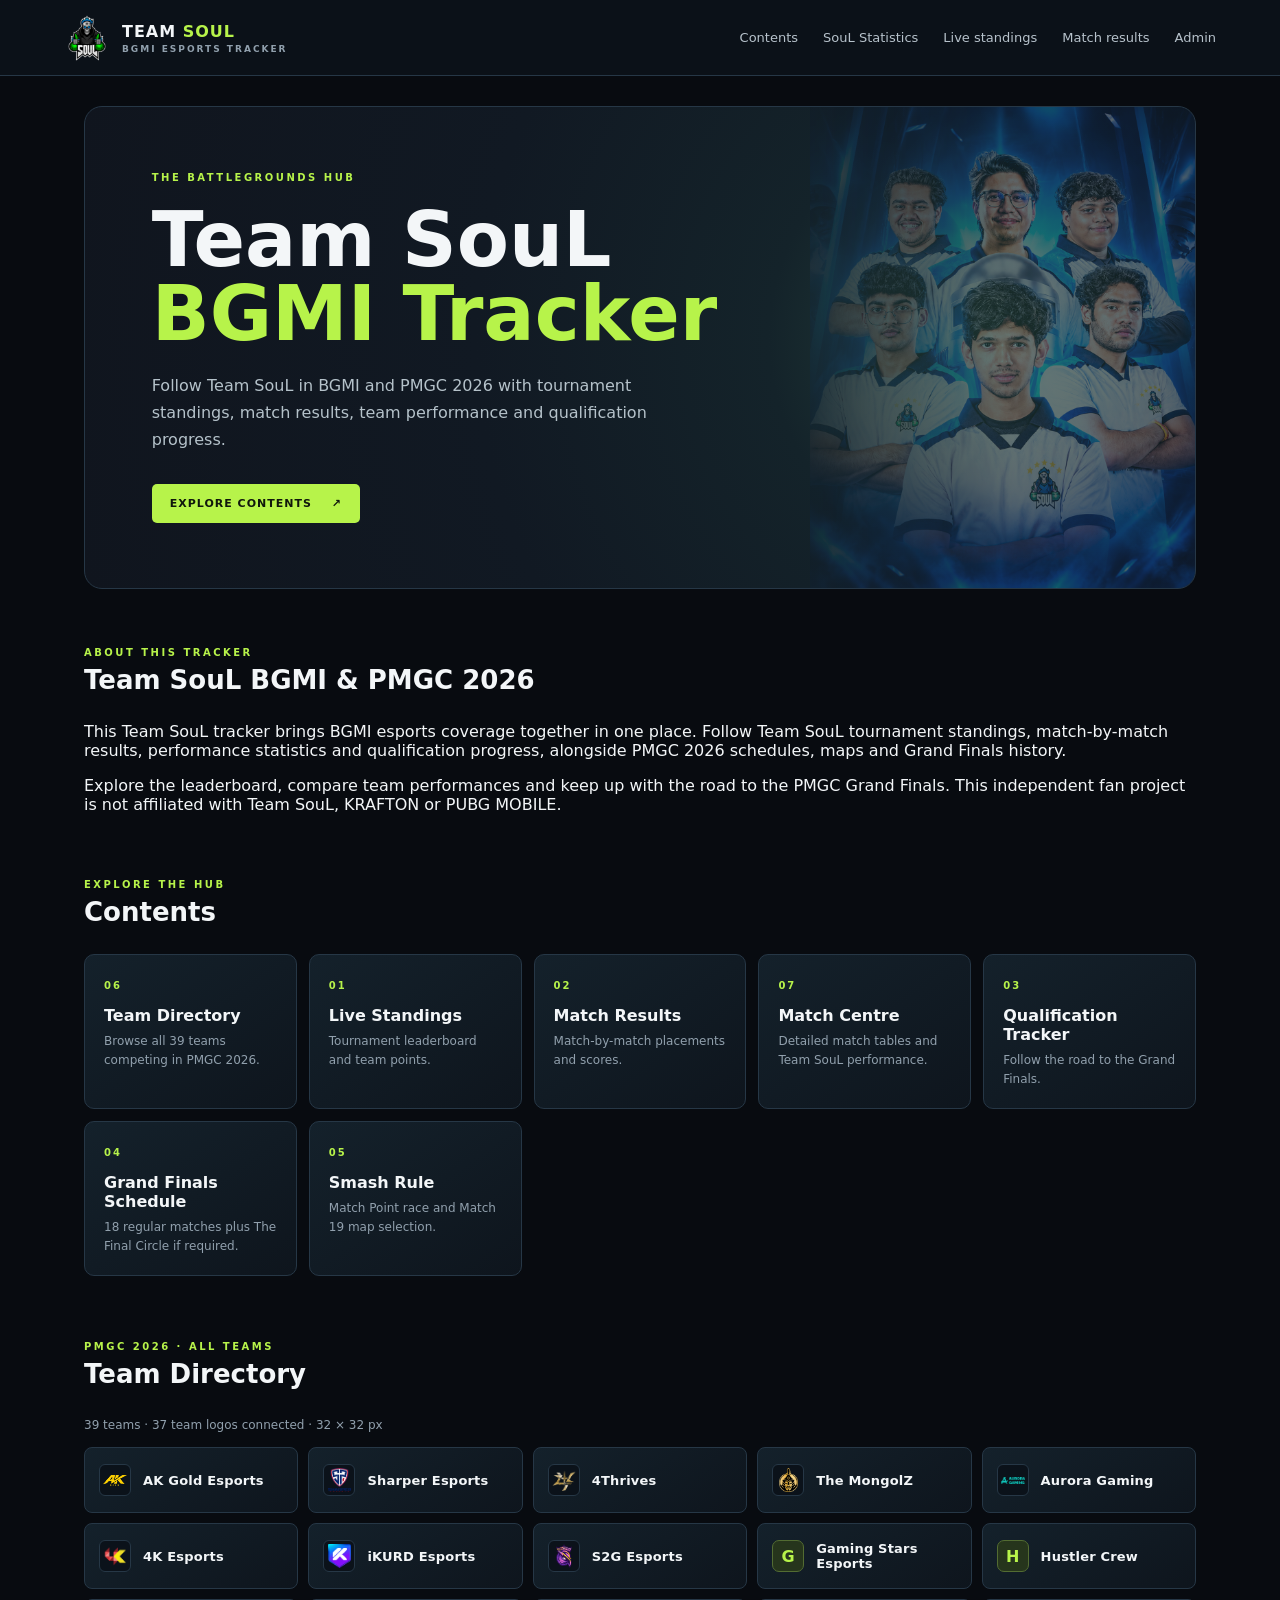
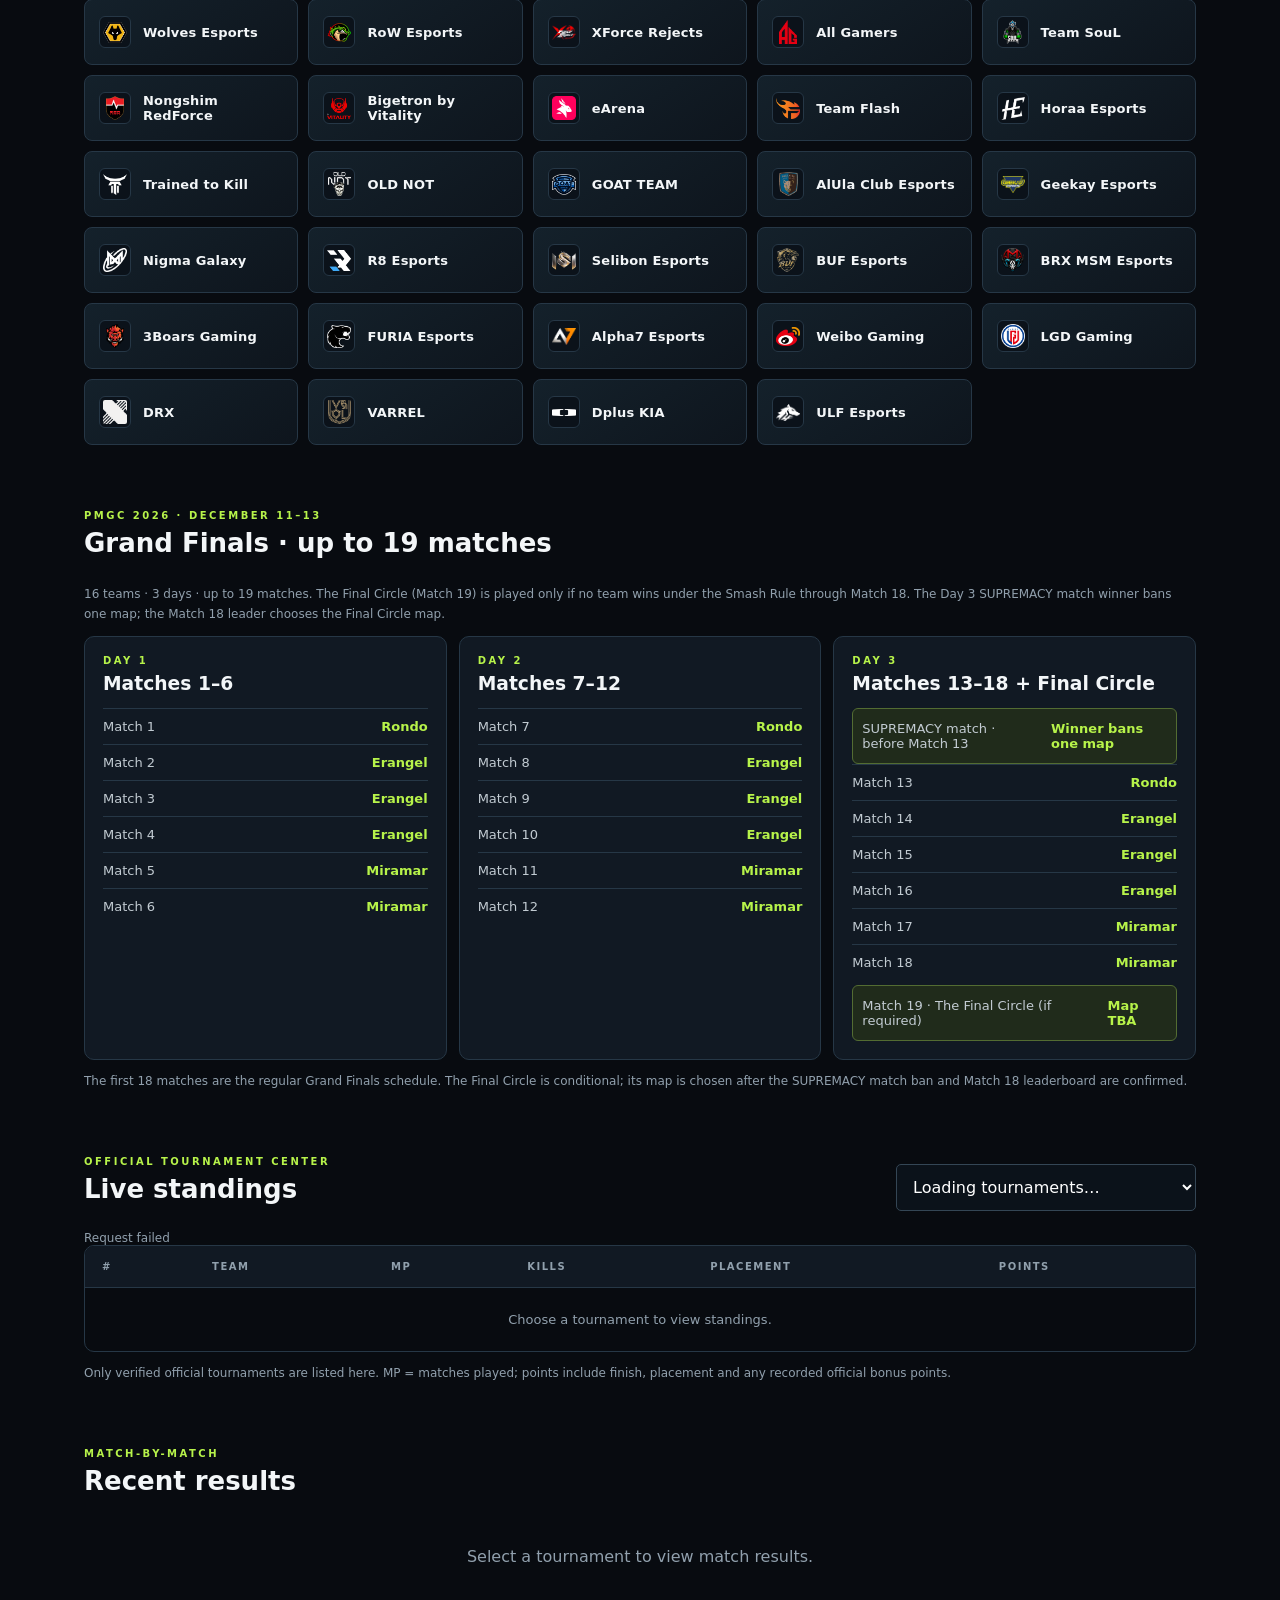
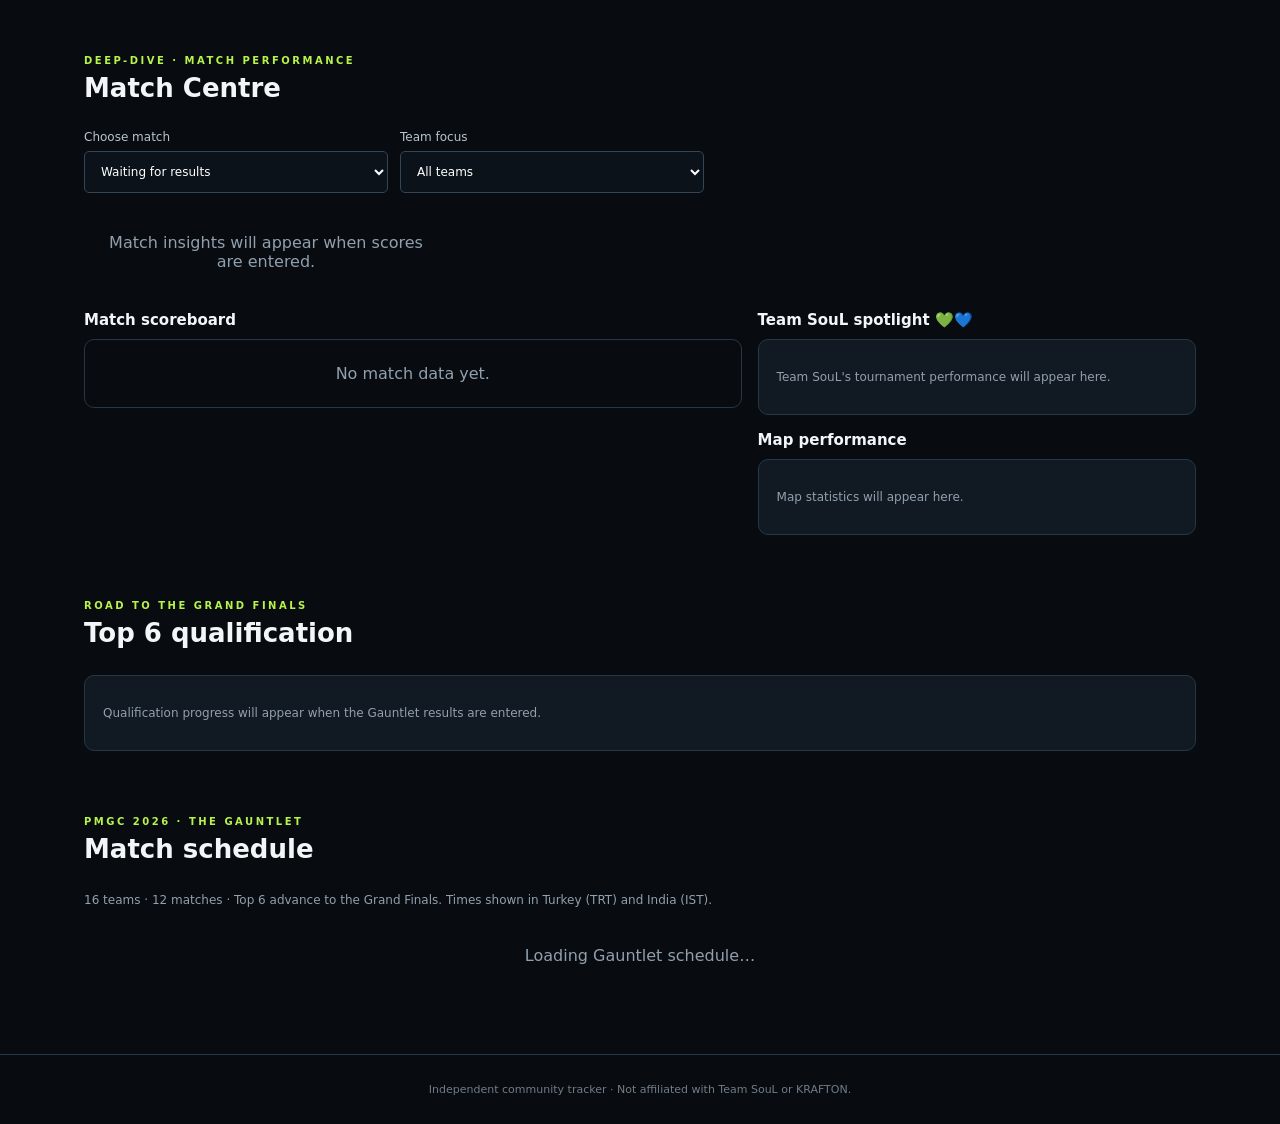
==== commit b7434cfc: "Add the SUPREMACY match to the PMGC Day 3 schedule" ====
--- a/index.html
+++ b/index.html
@@ -70,7 +70,7 @@
     <div class="finals-days">
       <article class="result-card finals-day"><div class="eyebrow">DAY 1</div><h3>Matches 1–6</h3><div class="finals-match"><span>Match 1</span><strong>Rondo</strong></div><div class="finals-match"><span>Match 2</span><strong>Erangel</strong></div><div class="finals-match"><span>Match 3</span><strong>Erangel</strong></div><div class="finals-match"><span>Match 4</span><strong>Erangel</strong></div><div class="finals-match"><span>Match 5</span><strong>Miramar</strong></div><div class="finals-match"><span>Match 6</span><strong>Miramar</strong></div></article>
       <article class="result-card finals-day"><div class="eyebrow">DAY 2</div><h3>Matches 7–12</h3><div class="finals-match"><span>Match 7</span><strong>Rondo</strong></div><div class="finals-match"><span>Match 8</span><strong>Erangel</strong></div><div class="finals-match"><span>Match 9</span><strong>Erangel</strong></div><div class="finals-match"><span>Match 10</span><strong>Erangel</strong></div><div class="finals-match"><span>Match 11</span><strong>Miramar</strong></div><div class="finals-match"><span>Match 12</span><strong>Miramar</strong></div></article>
-      <article class="result-card finals-day"><div class="eyebrow">DAY 3</div><h3>Matches 13–19</h3><div class="finals-match"><span>Match 13</span><strong>Rondo</strong></div><div class="finals-match"><span>Match 14</span><strong>Erangel</strong></div><div class="finals-match"><span>Match 15</span><strong>Erangel</strong></div><div class="finals-match"><span>Match 16</span><strong>Erangel</strong></div><div class="finals-match"><span>Match 17</span><strong>Miramar</strong></div><div class="finals-match"><span>Match 18</span><strong>Miramar</strong></div><div class="finals-match finals-smash"><span>Match 19 · The Final Circle (if required)</span><strong>Map TBA</strong></div></article>
+      <article class="result-card finals-day"><div class="eyebrow">DAY 3</div><h3>Matches 13–18 + Final Circle</h3><div class="finals-match finals-smash"><span>SUPREMACY match · before Match 13</span><strong>Winner bans one map</strong></div><div class="finals-match"><span>Match 13</span><strong>Rondo</strong></div><div class="finals-match"><span>Match 14</span><strong>Erangel</strong></div><div class="finals-match"><span>Match 15</span><strong>Erangel</strong></div><div class="finals-match"><span>Match 16</span><strong>Erangel</strong></div><div class="finals-match"><span>Match 17</span><strong>Miramar</strong></div><div class="finals-match"><span>Match 18</span><strong>Miramar</strong></div><div class="finals-match finals-smash"><span>Match 19 · The Final Circle (if required)</span><strong>Map TBA</strong></div></article>
     </div>
     <p class="note">The first 18 matches are the regular Grand Finals schedule. The Final Circle is conditional; its map is chosen after the SUPREMACY match ban and Match 18 leaderboard are confirmed.</p>
   </section>
